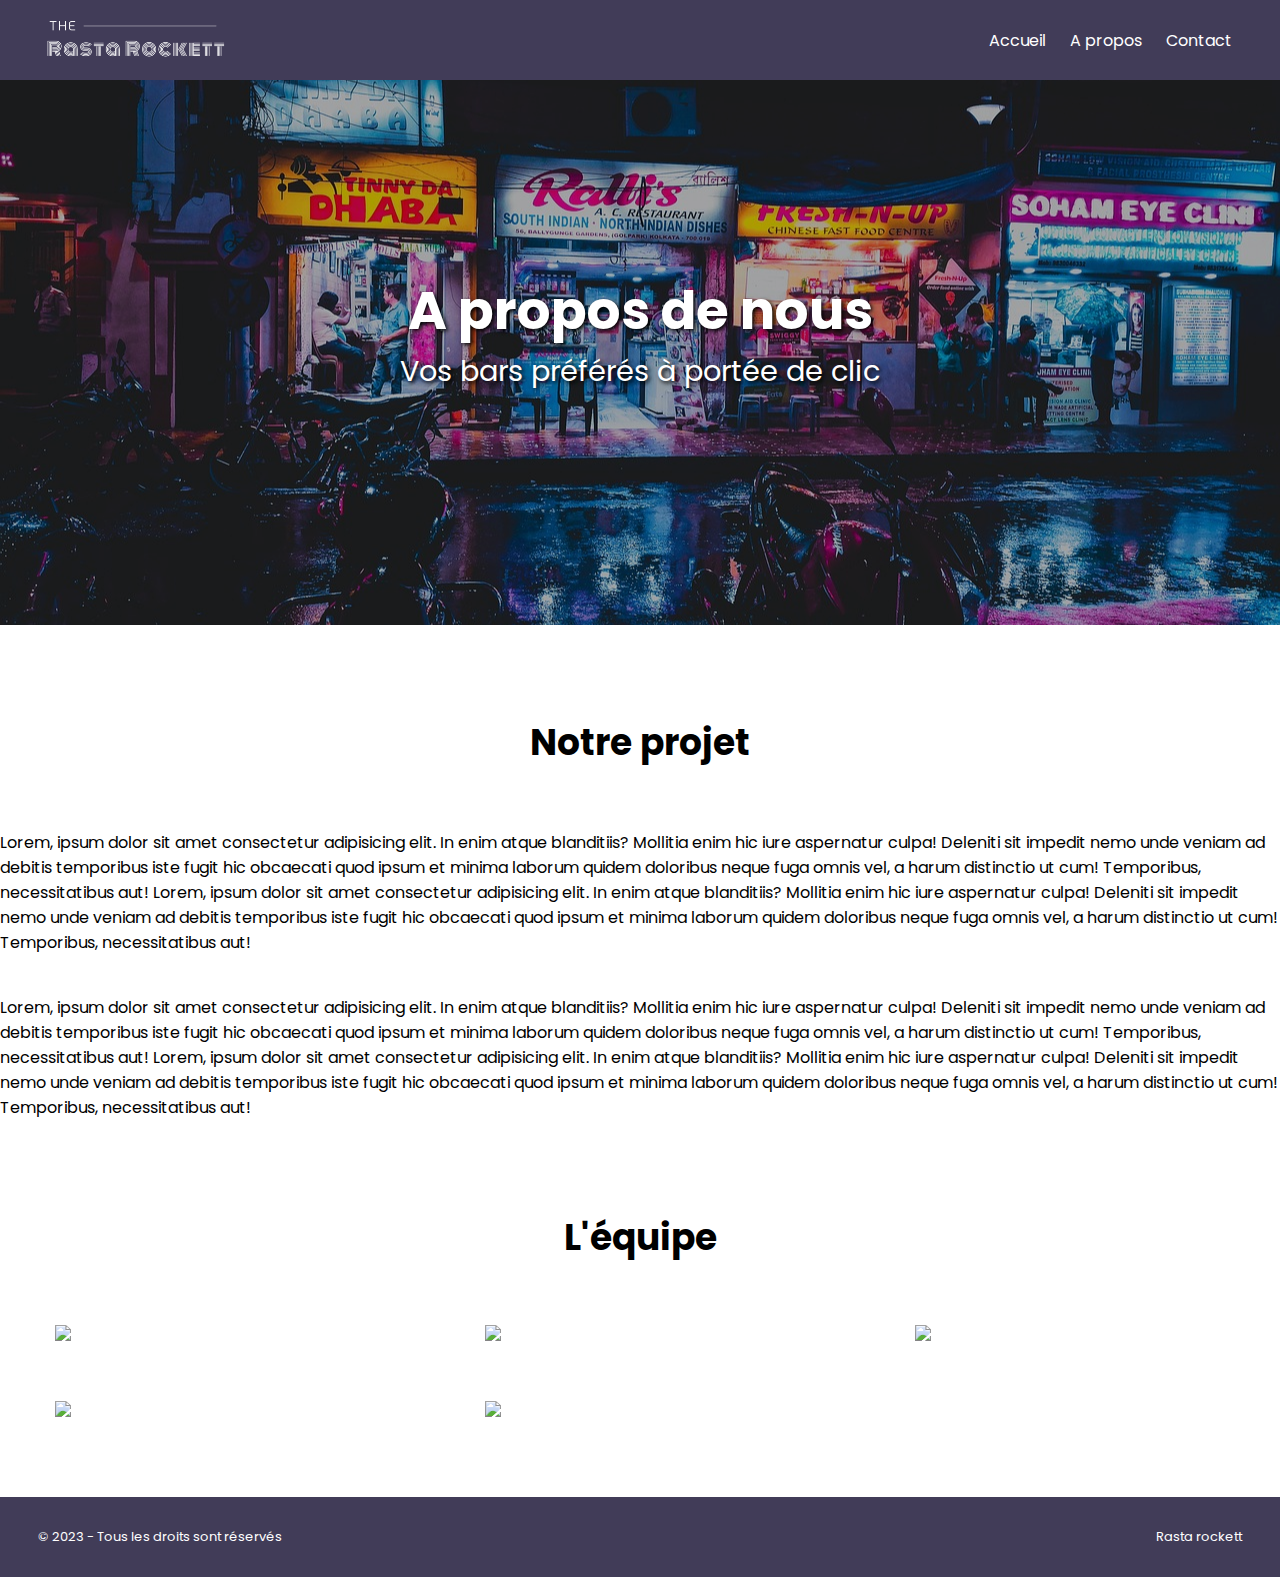
==== aboutus.html @ 75f666ee ""ajout page aboutus + fix responsive général" ====
<!DOCTYPE html>
<html lang="en">
<head>
    <meta charset="UTF-8" />
    <meta name="viewport" content="width=device-width, initial-scale=1.0" />
    <link rel="stylesheet" href="css/style.css" />
    <title>About Us</title>
</head>
<body>
<header class="bg-main"></header>
<main>
    <div class="bandeau-container">
        <div class="bandeau" style="background-image: url('media/cafe-neon.jpg');">
            <h1>A propos de nous</h1>
            <p>Vos bars préférés à portée de clic</p>
        </div>
    </div>
    <div class="container">
        <h2>Notre projet</h1>
        <p>Lorem, ipsum dolor sit amet consectetur adipisicing elit. In enim atque blanditiis? Mollitia enim hic iure aspernatur culpa! Deleniti sit impedit nemo unde veniam ad debitis temporibus iste fugit hic obcaecati quod ipsum et minima laborum quidem doloribus neque fuga omnis vel, a harum distinctio ut cum! Temporibus, necessitatibus aut! Lorem, ipsum dolor sit amet consectetur adipisicing elit. In enim atque blanditiis? Mollitia enim hic iure aspernatur culpa! Deleniti sit impedit nemo unde veniam ad debitis temporibus iste fugit hic obcaecati quod ipsum et minima laborum quidem doloribus neque fuga omnis vel, a harum distinctio ut cum! Temporibus, necessitatibus aut!</p>
        <p>Lorem, ipsum dolor sit amet consectetur adipisicing elit. In enim atque blanditiis? Mollitia enim hic iure aspernatur culpa! Deleniti sit impedit nemo unde veniam ad debitis temporibus iste fugit hic obcaecati quod ipsum et minima laborum quidem doloribus neque fuga omnis vel, a harum distinctio ut cum! Temporibus, necessitatibus aut! Lorem, ipsum dolor sit amet consectetur adipisicing elit. In enim atque blanditiis? Mollitia enim hic iure aspernatur culpa! Deleniti sit impedit nemo unde veniam ad debitis temporibus iste fugit hic obcaecati quod ipsum et minima laborum quidem doloribus neque fuga omnis vel, a harum distinctio ut cum! Temporibus, necessitatibus aut!</p>
        <div class="team">
            <h2>L'équipe</h1>
            <div class="team-card-container">    
                <div class="team-card">
                    <img src="https://placehold.co/240x310">
                    <div>
                        <span><strong>Marie</strong>Développeur Web</span>
                    </div>
                </div>
                <div class="team-card">
                    <img src="https://placehold.co/240x310">
                    <div>
                        <span><strong>Mathieu</strong>Développeur Web</span>
                    </div>
                </div>
                <div class="team-card">
                    <img src="https://placehold.co/240x310">
                    <div>
                        <span><strong>Raphaël</strong>Développeur Web</span>
                    </div>
                </div>
                <div class="team-card">
                    <img src="https://placehold.co/240x310">
                    <div>
                        <span><strong>Mahdi</strong>Développeur Web</span>
                    </div>
                </div>
                <div class="team-card">
                    <img src="https://placehold.co/240x310">
                    <div>
                        <span><strong>Cédric</strong>Développeur Web</span>
                    </div>
                </div>
            </div>
        </div>
    </div>
</main>
<footer class="footer"></footer>
<script src="js/index.js"></script>
</body>
</html>
---- css/style.css ----
@import url('https://fonts.googleapis.com/css2?family=Dancing+Script:wght@500&family=Poppins:ital,wght@0,400;0,500;1,700&display=swap');

:root {
   --main-color: #413c58;
   --second-color:#ca5501;
   --grey-color: #807979;
   --footer-height: 60px;
   --team-card-height: 85px;
}


* {
    margin: 0;
    padding: 0;
    list-style: none;
    text-decoration: none;
    font-family: 'Poppins', sans-serif;
    box-sizing: border-box;
}



html {
    overflow-x: hidden;
}

body {
    position: relative;
    overflow-x: hidden;
    padding-bottom: calc(var(--footer-height) + 30px);
    min-height: 100vh;
}
body.noscroll {
    overflow: hidden;
}
  
.bg-main {
    background-color: var(--main-color);
}

h2 {
    font-size: 1.6em;
    margin-top: 0.5em;
}
main p, main h2 {
    margin-bottom: 0.5em;
}

a, a:hover {
    transition: all 0.3s;
}
a:hover {
    color: var(--second-color);
}

/* ------ nav + footer ------- */

header, footer {
    padding: 0 3%;
    display: flex;
    z-index: 9;
    min-height: var(--footer-height);
}
header .logo, footer * {
    align-self: center;
}

header{
    position: relative;
}
header a {
    color: white;
}
header .logo img {
    display: block;
    float: left;
    max-width: 200px;
}
header .logo, header .burger, footer {
    z-index: 10;
}


/* footer */

footer {
    bottom: 0px;
    width: 100%;
    background-color: var(--main-color);
    position: absolute;   
    display: flex;
    align-items: center;
    padding: 0 3%;
    min-height: var(--footer-height);
    justify-content: space-between;
    color: white;
    font-size: small;
}





/* ------ main ------- */

main {
    position: relative;
    z-index: 4;
}

.flex {
    display: flex;
}


.container {
    max-width: 1280px;
    margin: 0 auto;
    padding: 0;
}



/* bandeau */

.bandeau {
    position: relative;
    background-size: cover;
    background-repeat: no-repeat;
    background-position: center center;
    color: white;
    padding: 15% 10%;
    text-align: center;
    text-shadow: 2px 2px 4px black;
    margin-bottom: 2em;
    font-size: 1.5em;
}
.bandeau:after {
    content: '';
    position: absolute;
    top: 0;
    left: 0;
    width: 100%;
    height: 100%;
    background-color: black;
    opacity: 0.3;
}
.bandeau * {
    position: relative;
    z-index: 3;
}
.bandeau h1 {
    font-size: 1.3em;
}
.bandeau p {
    font-size: 18px;
}


/* ------ Pages ------- */
/* ------- list de bars ----- */

.categories-container .categories-hero .btn{
    padding: 3px 15px;
    border-radius: 3px;
    margin-bottom: 15px;
    border: 1px solid gainsboro;
    background-color: white;
    font-weight: 500; 
    font-size: 17px;
}

.categories-container h3{
    margin-bottom: 15px;
}

.categories-container .categories-hero .btn.active{

    background-color: var(--second-color);
    color: white;
    border: 1px solid var(--second-color);
    
}

.categories-container .categories-hero{
    display: flex;
    flex-wrap: wrap;
    justify-content: space-between;
}

.categories-container{
    margin-top: 50px;
    margin-bottom: 50px;
}

.categories-container .categories-list{
    margin-top: .8rem;
    display: flex;
    justify-content: flex-start;
}

.categories-container .category{
    color: var(--grey-color);
    font-weight: 600;
    margin-right: 30px;
    position: relative;
    white-space: nowrap;
}

.categories-container span.category.active,
.categories-container span.category:hover{
    color:black;
}

.categories-container span.category::after{
    content :"";
    height: 8px;
    background-color: var(--second-color);
    width: 0px;
    
    border-radius: 10px;
    position: absolute;
    bottom: -10px;
    right: 0%;
    transition: .3s;
}

.categories-container span.category.active:after,
.categories-container span.category:hover::after{
    width: 70%;
    left:0%;
}

.card{
    margin: 1rem 0;
    width: 100%;
    background-color:white;
    border-radius: 8px;
    display: flex;
    flex-direction: column;
    text-decoration: none;
    color: black;
    font-size: 16px;    
    box-shadow: 4px 2px 10px 3px #e8e7e7;
    line-height: 1.4rem;
}

.card h2{ 
    padding-bottom: .5rem;
    margin-top: 0.3rem;
}
.card-image{
    width: 100%;
    min-height: 200px;
    border-radius: 3px;
    background: url("https://media.timeout.com/images/105922006/750/422/image.jpg") no-repeat center/cover ;
}
.card-details{
    display: flex;
    height: 100%;
    padding: 1rem;
    flex-direction: column;
    justify-content: space-between;
}
.card-title-description{
    height: 80%;
    overflow-y: hidden;
}
.card-options{
    display: flex;
    justify-content: space-around;
    margin-top: 18px;
}
.card-option{
    width: 50%;    
    padding:0 10px 0 0;
    display: flex;
    align-items: center;
    
}
.card-option h4{
    padding-left: 10px;
    font-size: 14px;
}
.card img.logo{
    width: 18px;
    height: 18px;
}
.not-available{
    filter : grayscale(1);
}
/* bar-detail */


.md-flex-order-1 img {
    width: 100%;    
}

/*************** Coup de coeur **************/

.coeur-container {
    max-width: 100%;
    margin: 20px 0;
    width: 100%;
}

.coeur-container h2 {
    text-align: left;
    width: 100%;
}
.imagecoeur-container {
    background-image: url(https://images.unsplash.com/photo-1543007630-9710e4a00a20?ixlib=rb-4.0.3&ixid=M3wxMjA3fDB8MHxzZWFyY2h8M3x8YmFyfGVufDB8fDB8fHww&auto=format&fit=crop&w=800&q=60); 

    width: 100%;
    height: 230px;
    margin-top: .7em;
    background-size: cover;
    border-radius: 5px;
    background-position: center;
  }


/* --- About Us --- */

.aboutus h2 {
    text-align: center;
    margin: 90px 0 60px;
    font-size: 36px;
}
.aboutus main p {
    margin-bottom: 40px;
}

.team-card-container {
    display: grid;
    grid-template-columns: repeat(auto-fill, minmax(240px, 1fr)); /* 5 éléments par ligne au minimum, adaptatif en fonction de l'espace disponible */
    gap: 10px; /* Espace entre les éléments */
    align-items: center; /* Centrez les éléments verticalement */
    justify-content: center; /* Centrez horizontalement la dernière ligne */
  }
  

.aboutus .team-card {
    flex-basis: calc(20% - 20px);
    width: 100%;
    max-width: 310px;
    margin: 0 auto 50px;
    position: relative;
    overflow: hidden;
    margin-bottom: 50px;
} 
.aboutus .team-card div {
    position: absolute;
    bottom: 0;
    left: 0;
    width: 100%;
    height: var(--team-card-height);
    background-color: var(--second-color);
    padding: 0 24px;
    font-weight: 700;
    transform: translateY(100%);
    display: flex;
    align-items: center;
}
.aboutus .team-card:hover div {
    transform: translateY(0%);
}
.aboutus .team-card:hover div {
    transform: translateY(0%);
}
.aboutus .team-card:hover div, .aboutus .team-card div, .aboutus .team-card img, .aboutus .team-card:hover img {
    transition: all 0.3s;
}
.aboutus .team-card img {
    float: left;
    width: 100%;
    height: auto;
}
.aboutus .team-card:hover img {
    transform: scale(1.08);
}
.aboutus .team-card strong {
    display: block;
    font-size: 27px;
    line-height: 34px;
}



/* ------------- RESPONSIVE -------------- */

/* RESPONSIVE 576 */

@media screen and (min-width: 576px) {
    
    /* ------- main -------- */

    :root {
        --footer-height: 80px;
     }

    /* ------ nav + footer ------- */
     
     nav ul li {
        display: inline-block;
        margin: 0 10px;
    }

    header {
        justify-content: space-between;
    }
    .menu{
        display: flex;
        align-items: center;    
    }

    /* ------- pages -------- */

    
  /*  coup de coeur   */
    .imagecoeur-container{
        margin: 1em auto;
        height: 300px;
    }
     
}


@media screen and (max-width: 576px) {
    
    /* ------- main -------- */


    

    /* bandeau */



    /* nav footer */

    header .menu {
        display: flex;
        align-items: center;
        justify-content: center;
        height: 100%;
        position: relative;
        z-index: 9;
    }
    header nav li {
        padding: 12% 0;
        font-size: 1.3em;
    }
    

    header .menu {
        position: absolute;
        width: 100%;
        height: 100vh;
        background-color: var(--main-color);
        text-align: center;
        transform: translateX(100%);  
    }
    header .menu.active {
        transform: translateX(-3%);  
    }
    header .menu, header .menu.active {
        transition: all 0.3s;
    }

    header{
        justify-content: space-between;
    }

   

    
    /* burger animation */
    
    .burger{
        position: absolute;
        width: 27px;
        height: 24px;
        right: 27px;
        top: calc(50% - 12px);
    }
    .burger span:before, .burger span:after {
        content: '';
    }
    .burger span:before, .burger span, .burger span:after {
        display: block;
        position: absolute;
        width: 100%;
        height: 5px;
        background-color: white;
        border-radius: 10px;
    }
    .burger span:before {
        top: -10px;
    }
    .burger span {
        top: calc(50% - 3px);
    }
    .burger span:after {
        top: 10px;
    }
    
    .burger.active span {
        background-color: var(--main-color);
    }
    .burger.active span:before {
        rotate: 45deg;
        top: -9px;
    }
    .burger.active span:after {
        rotate: -45deg;
        top: 9px;
    }
    .burger.active span:before, .burger.active span:after {
        background-color: var(--second-color);
    }
    .burger span:before, .burger span:after, .burger span, .burger.active span ,.burger.active span:before, .burger.active span:after {
        transition: all 0.3s;
    }


    /* ------- pages -------- */

    


}



/* RESPONSIVE 768 */

@media screen and (min-width: 768px) {
    
    /* ------- main -------- */
    
    .bandeau h1 {
        font-size: 2.2em;
    }
    .bandeau p {
        font-size: 1.2em;
    }
  
    /* ------- pages -------- */
  
    .imagecoeur-container{
        height: 400px; 
    }
    .team-card-container {
        grid-template-columns: repeat(3, 1fr); /* Trois colonnes pour desktop */
      }

    /* bar-detail */

    .bar-detail .container .md-flex-order-1 { 
        max-width: 40%;
        margin-right: 2em;
    }  
    

}


@media screen and (max-width: 768px) {
    
    /* ------- main -------- */

    

    .md-flex {
        display: flex;
    }
    .md-flex-column {
        flex-direction: column;
    }
    .md-flex-order-1 {
        order: +1;
    }

    

    /* ------- pages -------- */

    .team-card-container {
        grid-template-columns: repeat(2, 1fr); /* Deux colonnes pour tablette */
    }

    /* Appliquer une largeur de 100% à la dernière ligne (élément 5, 6, 7, etc.) */
    .team-card:nth-child(n+5) {
        grid-column: span 2;
    }

    /* bar-detail */

    .md-flex-order-1 img {
        margin-top: 2em;
    }

}



/* RESPONSIVE 992 */

@media screen and (min-width: 992px) {
    
    /* ------- main -------- */
    .card{
        width: 49%;
        flex-direction: row;
        padding: 1.3rem;
    }

    .card-details {
        padding: 0;
    }

    .card h2 {
        margin-top: 0;
    }

    .container-cards{
        display: flex;
        flex-wrap: wrap;
        width: 100%;
        justify-content: space-between;
    }

    .card-image{
        min-width: 100px;
        max-width: 130px;;
        margin-right: 1.3rem;
        min-height: auto;
    }
}
    
}

@media screen and (max-width: 992px) {
    
    /* ------- main -------- */
    
    
}




/* RESPONSIVE 1200 */

@media screen and (min-width: 1200px) {

    /* bandeau */

    
}

@media screen and (max-width: 1200px) {
    
    /* ------- main -------- */
    .container {
        padding: 0 1.5em;
    }
    
}

@media screen and (min-width: 576px) {

}
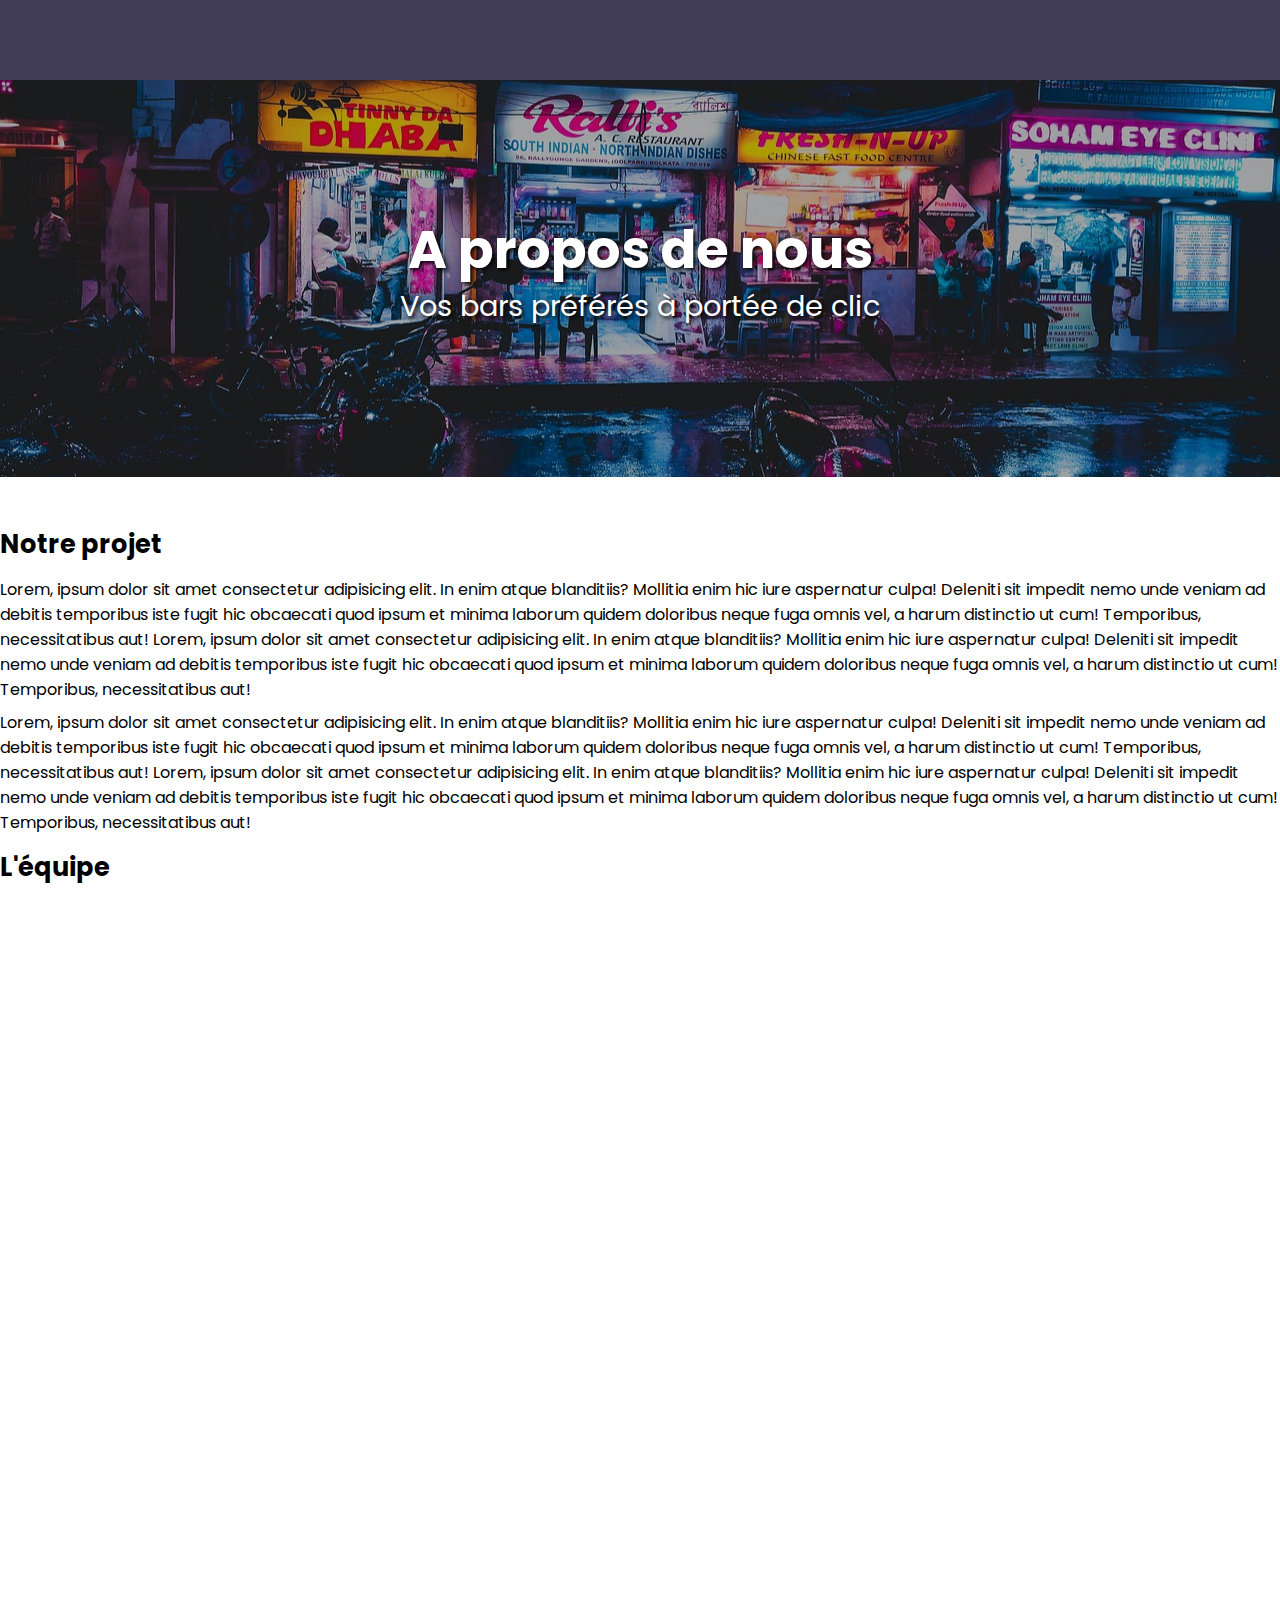
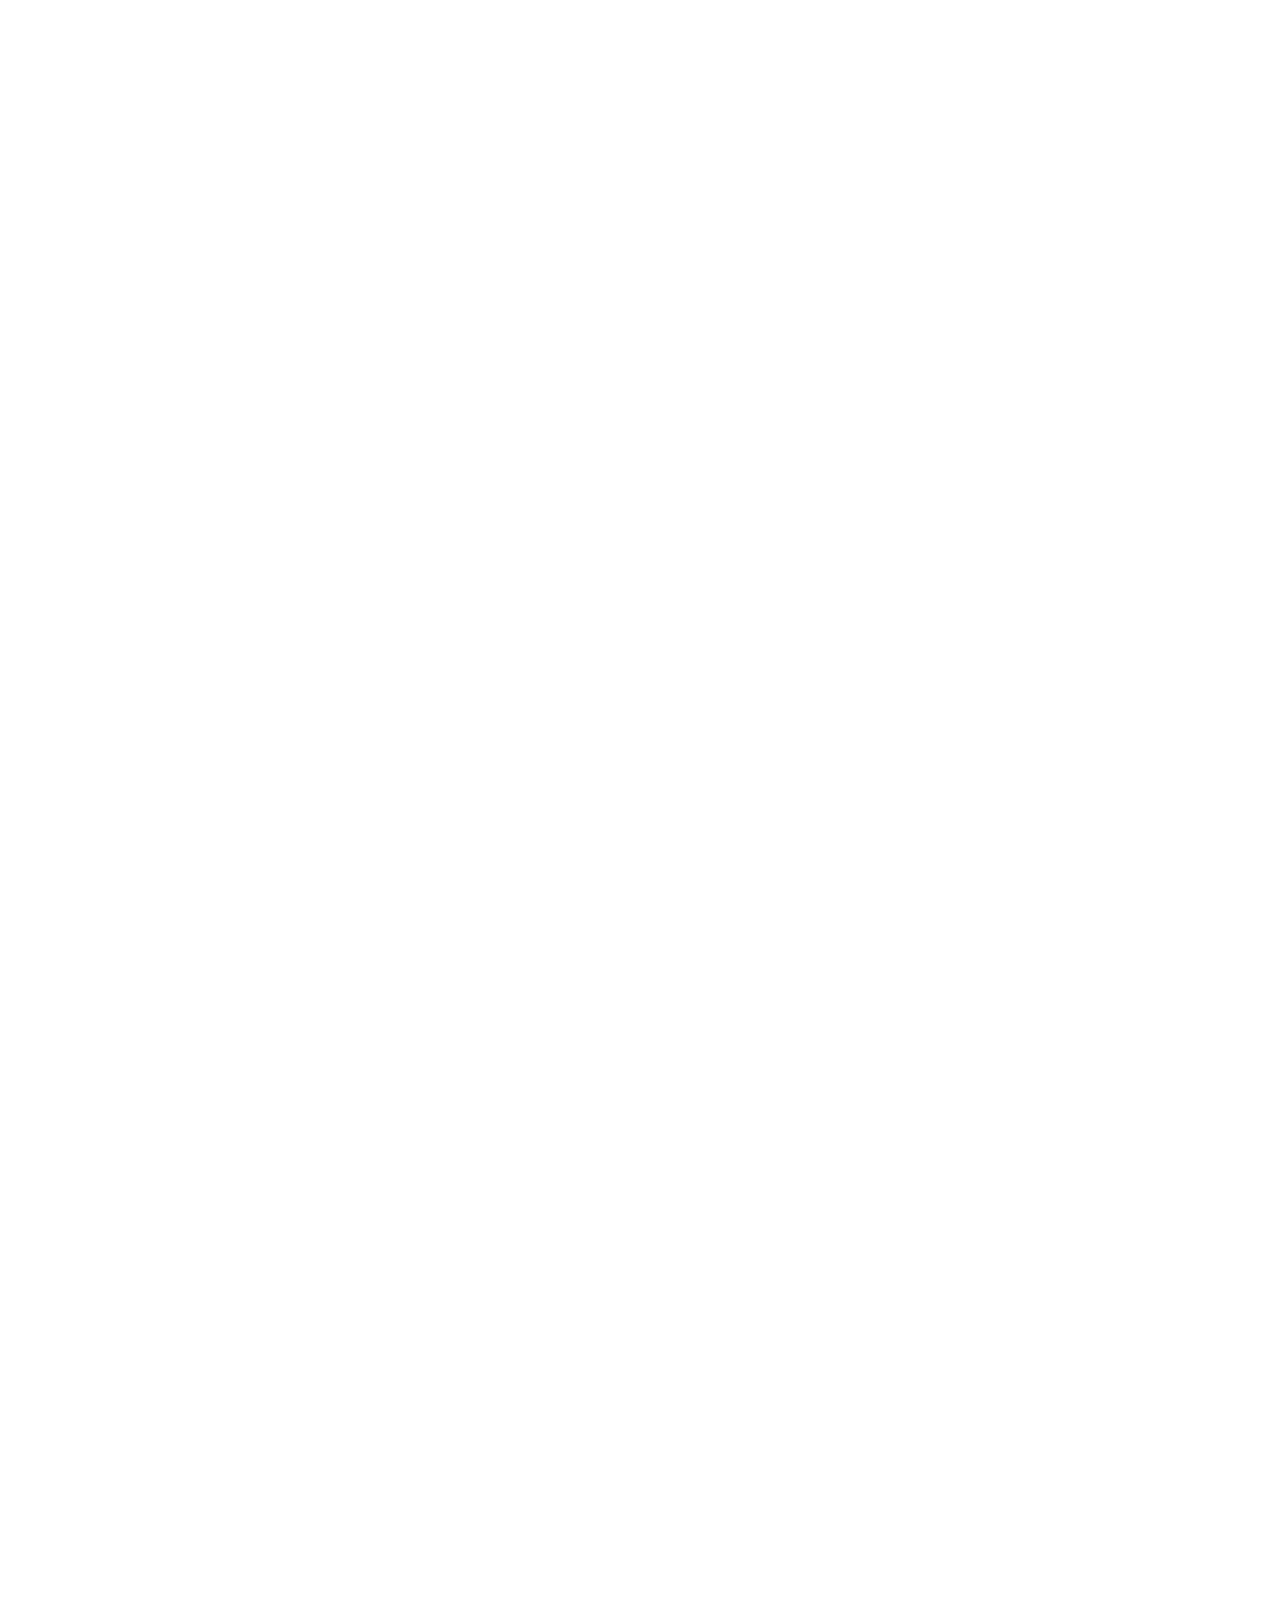
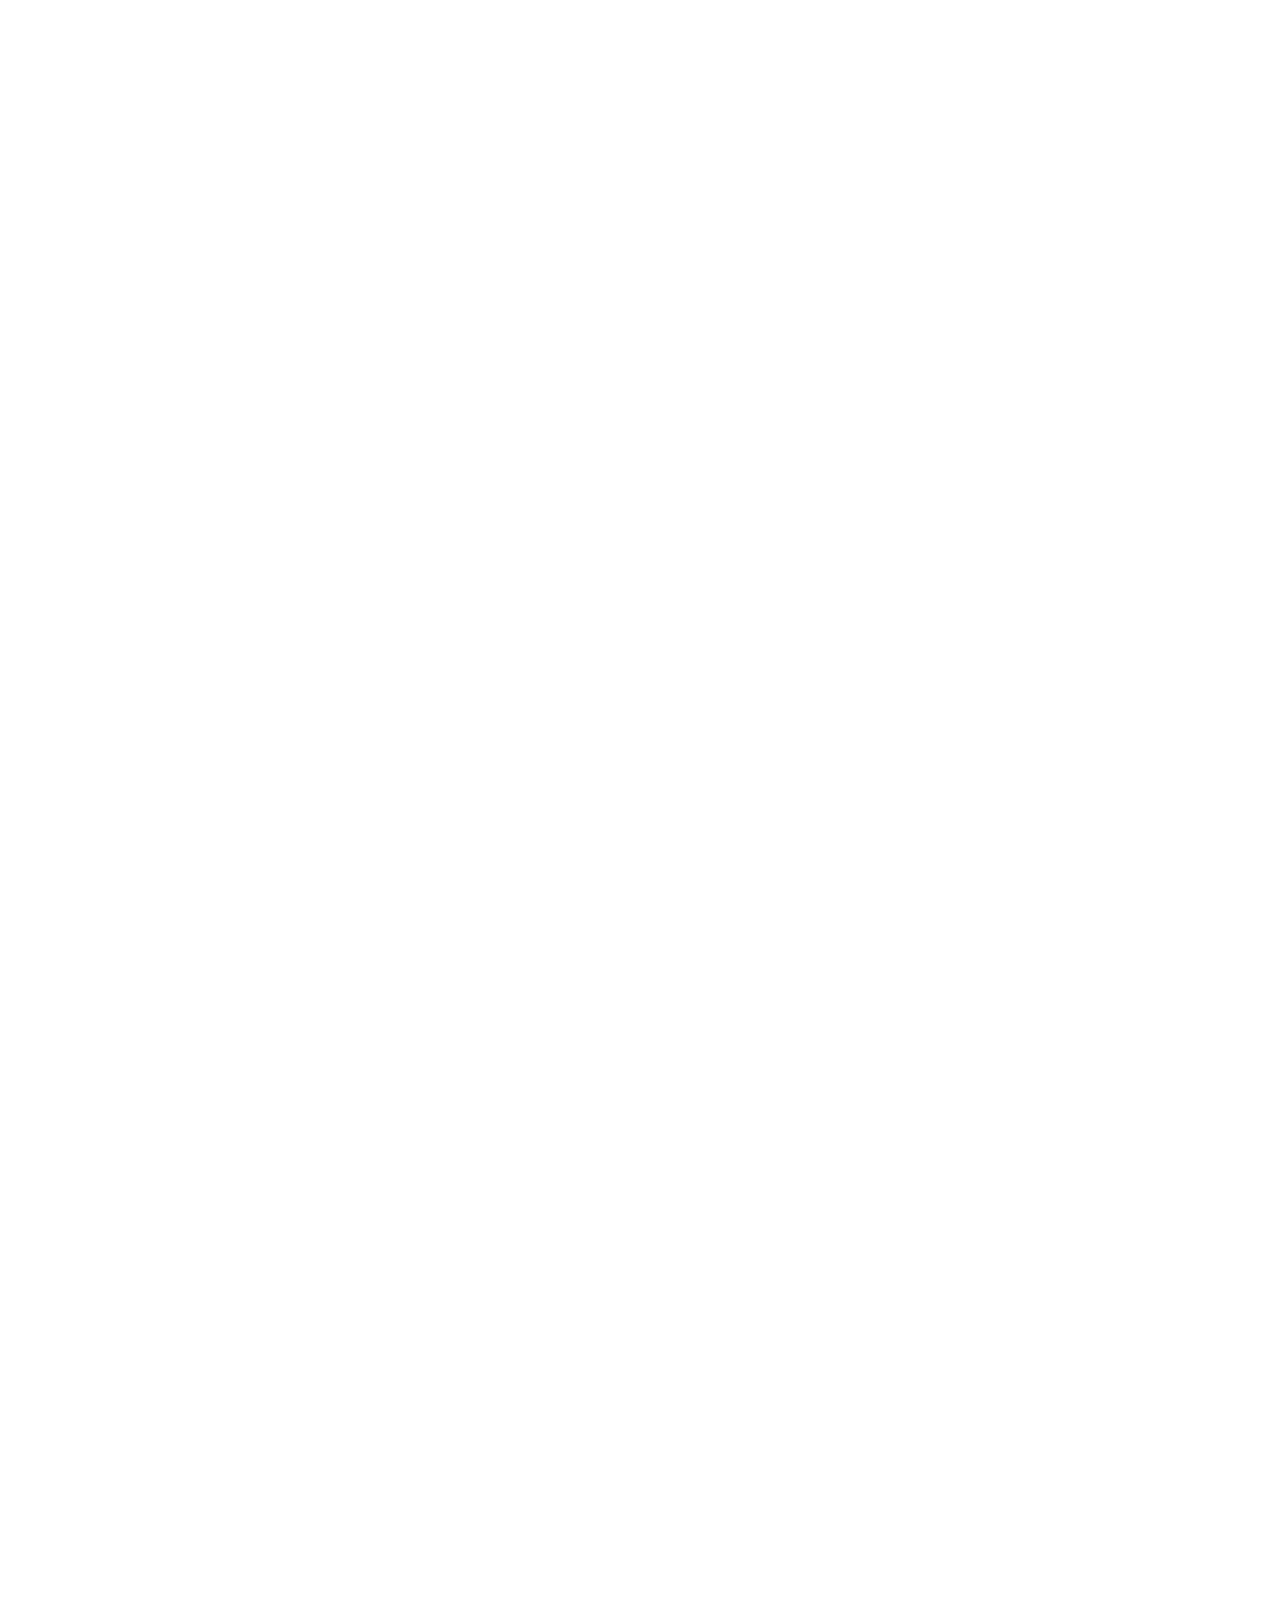
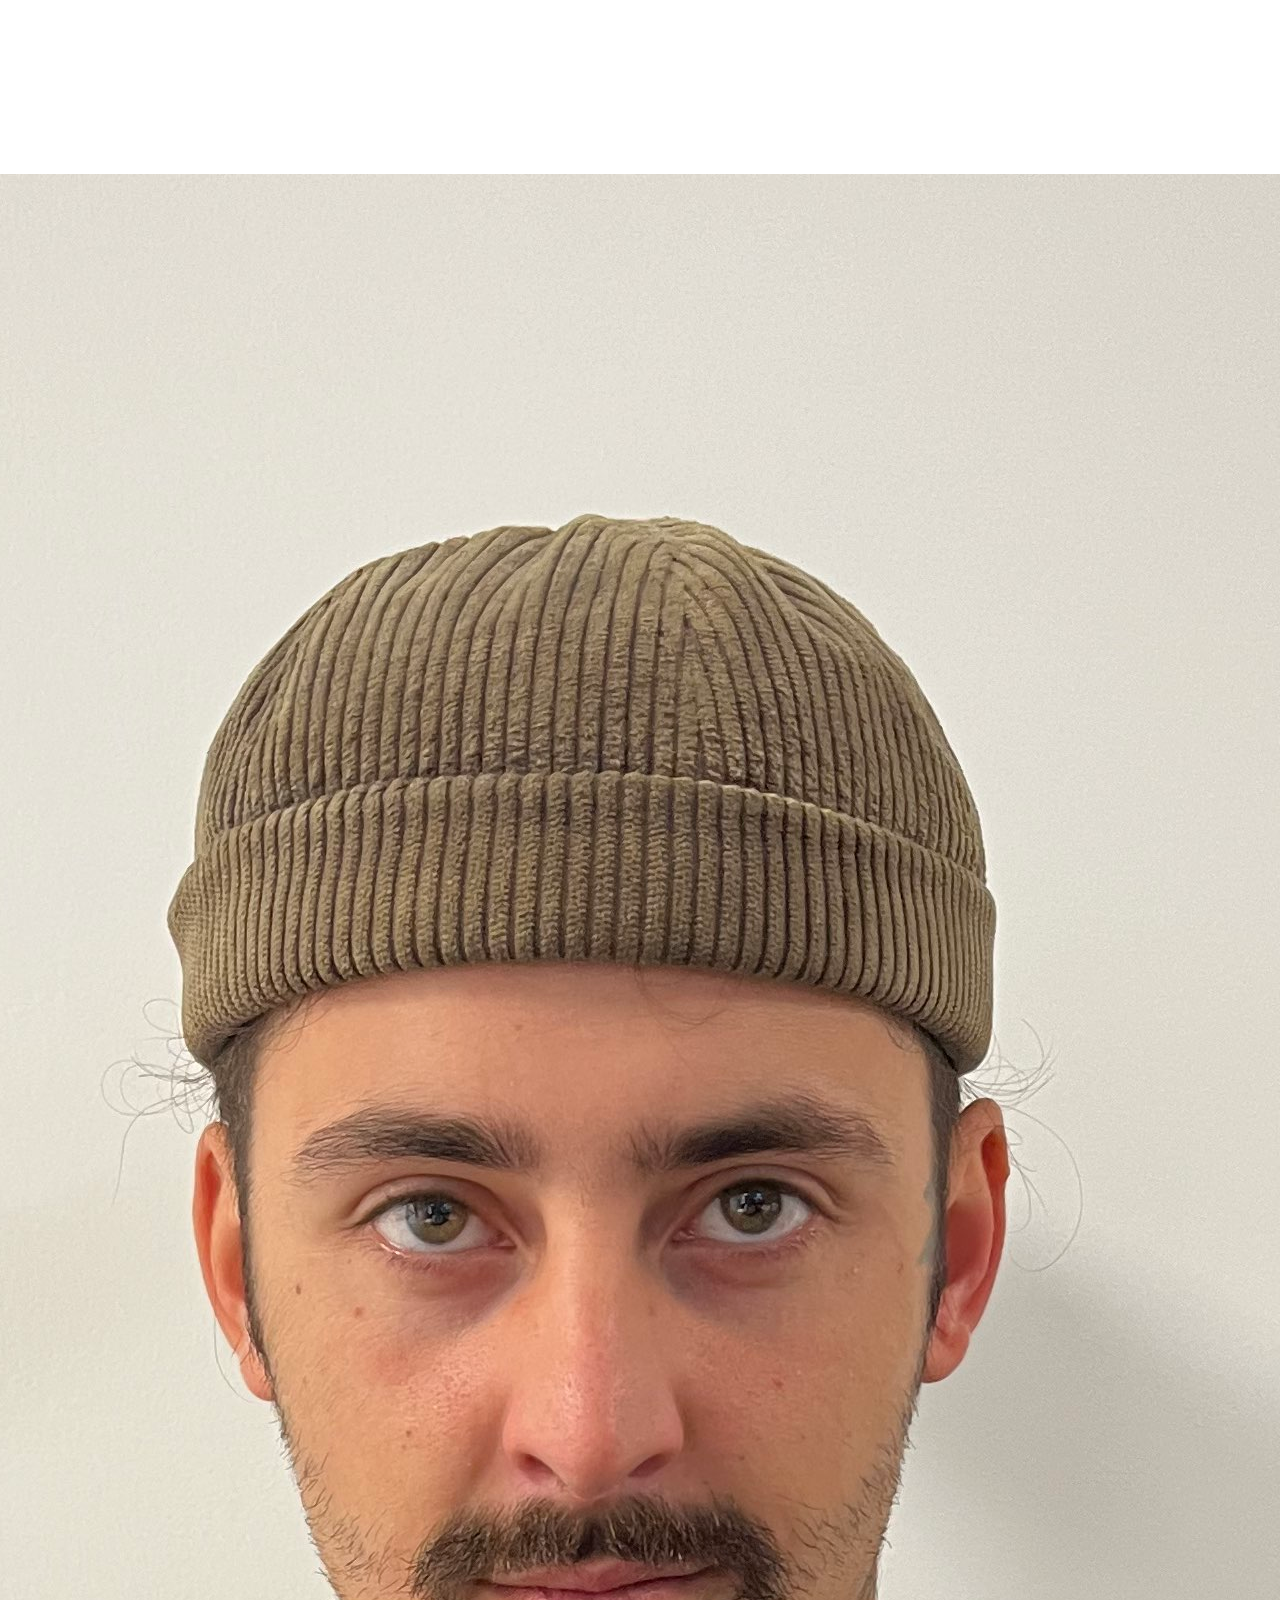
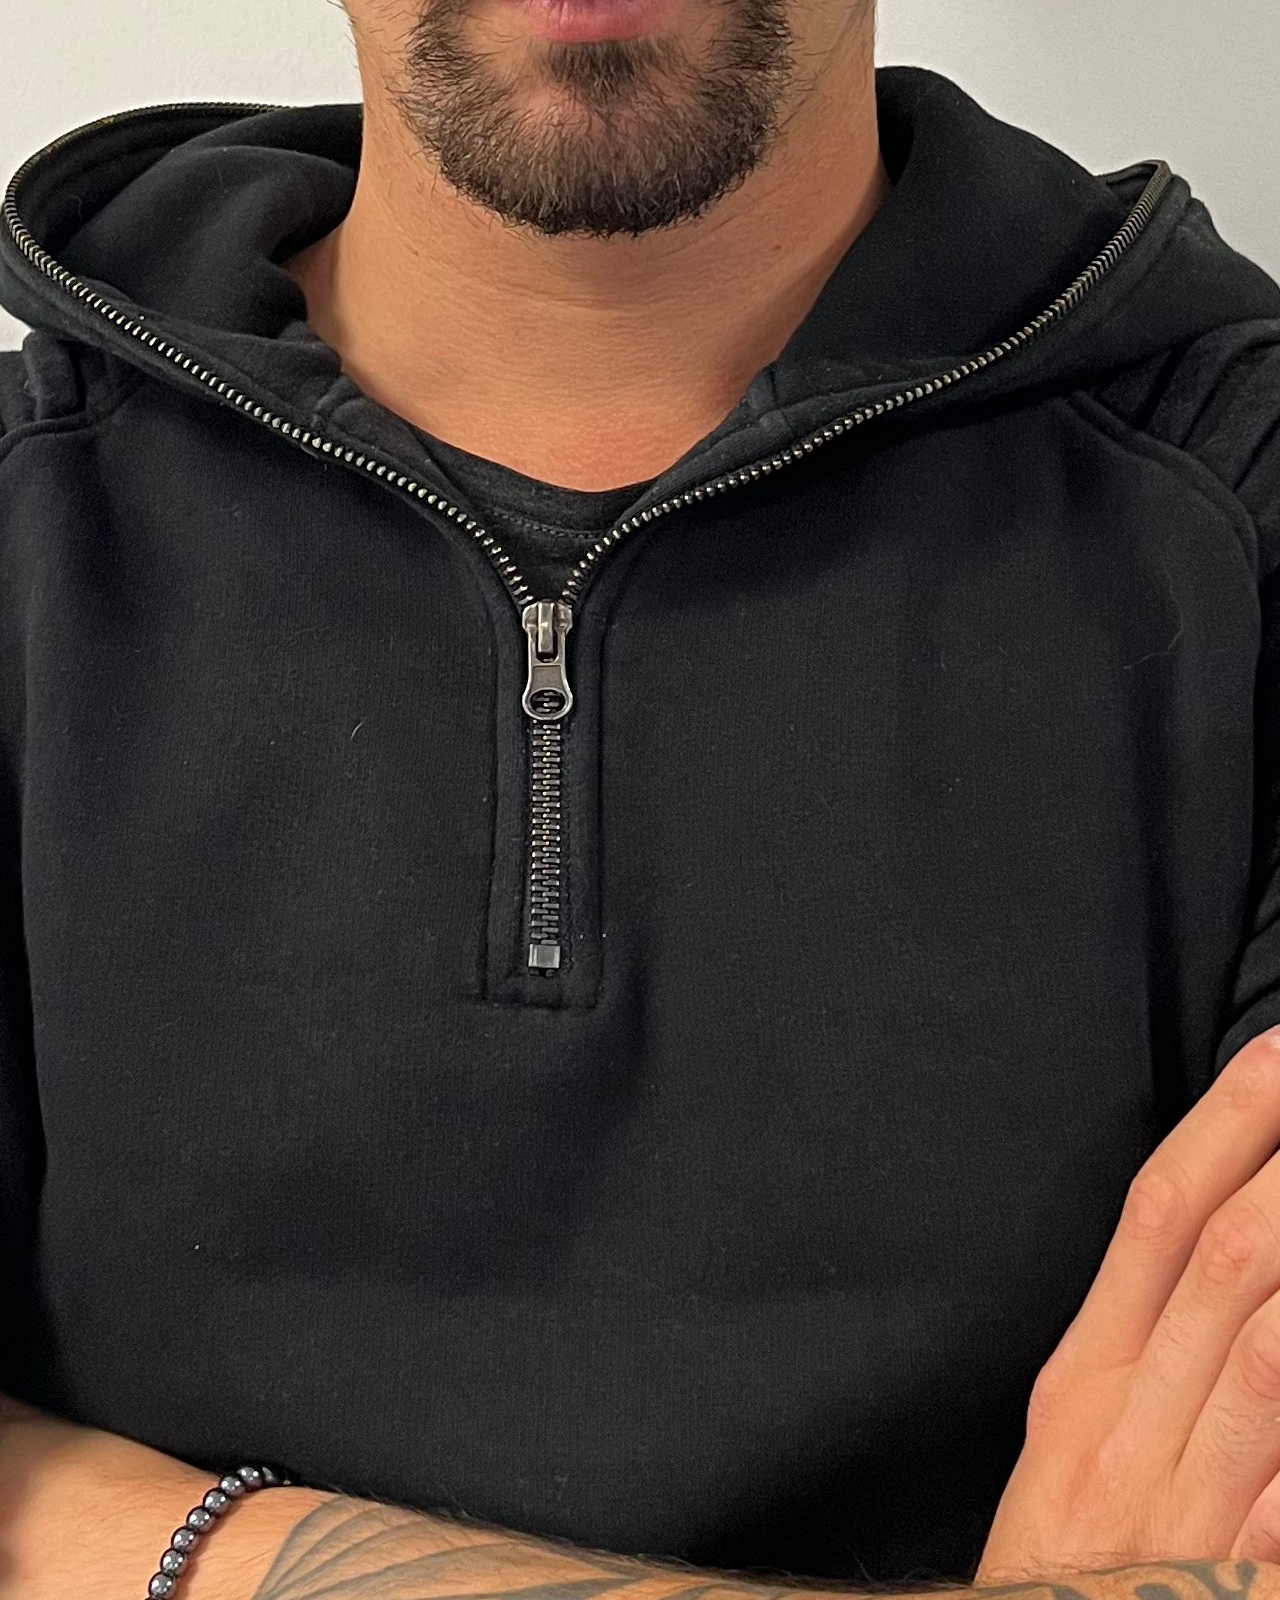
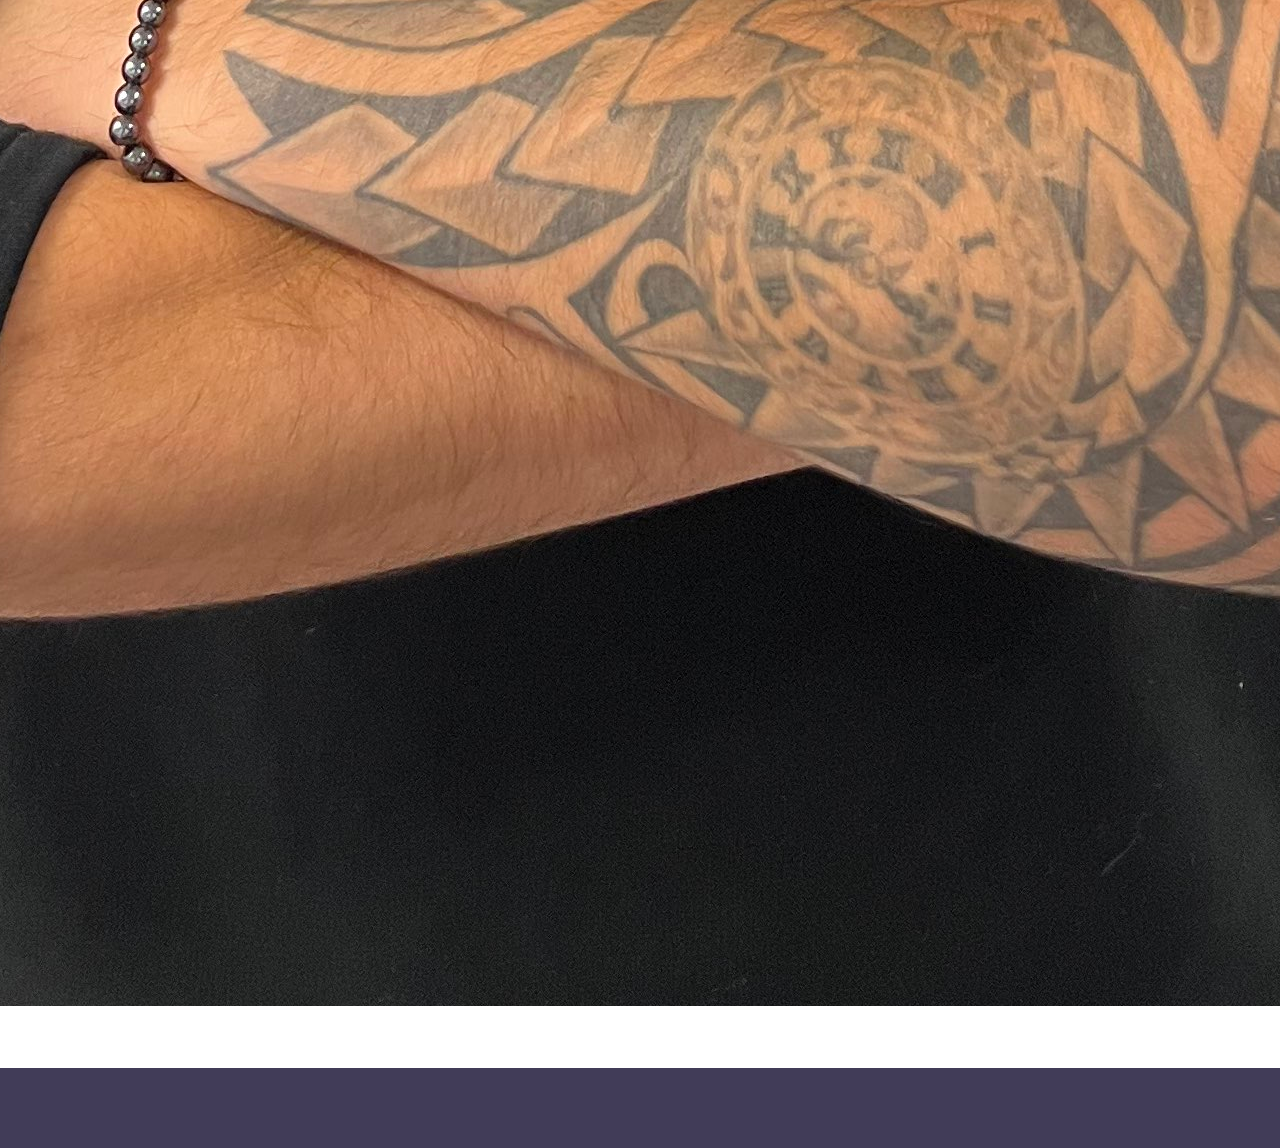
==== commit f60a32bf: "ajout des photos team dans l'html" ====
--- a/aboutus.html
+++ b/aboutus.html
@@ -23,31 +23,31 @@
             <h2>L'équipe</h1>
             <div class="team-card-container">    
                 <div class="team-card">
-                    <img src="https://placehold.co/240x310">
+                    <img src="media/team/marie.jpg">
                     <div>
                         <span><strong>Marie</strong>Développeur Web</span>
                     </div>
                 </div>
                 <div class="team-card">
-                    <img src="https://placehold.co/240x310">
+                    <img src="media/team/mathieu">
                     <div>
                         <span><strong>Mathieu</strong>Développeur Web</span>
                     </div>
                 </div>
                 <div class="team-card">
-                    <img src="https://placehold.co/240x310">
+                    <img src="media/team/raphael.jpg">
                     <div>
                         <span><strong>Raphaël</strong>Développeur Web</span>
                     </div>
                 </div>
                 <div class="team-card">
-                    <img src="https://placehold.co/240x310">
+                    <img src="media/team/mahdi.jpg">
                     <div>
                         <span><strong>Mahdi</strong>Développeur Web</span>
                     </div>
                 </div>
                 <div class="team-card">
-                    <img src="https://placehold.co/240x310">
+                    <img src="media/team/cedric.jpg">
                     <div>
                         <span><strong>Cédric</strong>Développeur Web</span>
                     </div>
--- a/css/style.css
+++ b/css/style.css
@@ -1,237 +1,241 @@
-@import url('https://fonts.googleapis.com/css2?family=Dancing+Script:wght@500&family=Poppins:ital,wght@0,400;0,500;1,700&display=swap');
+@import url("https://fonts.googleapis.com/css2?family=Dancing+Script:wght@500&family=Poppins:ital,wght@0,300;0,400;0,500;1,700&display=swap");
 
 :root {
-   --main-color: #413c58;
-   --second-color:#ca5501;
-   --grey-color: #807979;
-   --footer-height: 60px;
-   --team-card-height: 85px;
-}
-
+  --main-color: #413c58;
+  --second-color: #ca5501;
+  --grey-color: #807979;
+  --footer-height: 60px;
+  --team-card-height: 85px;
+}
 
 * {
-    margin: 0;
-    padding: 0;
-    list-style: none;
-    text-decoration: none;
-    font-family: 'Poppins', sans-serif;
-    box-sizing: border-box;
-}
-
-
+  margin: 0;
+  padding: 0;
+  list-style: none;
+  text-decoration: none;
+  font-family: "Poppins", sans-serif;
+  box-sizing: border-box;
+}
 
 html {
-    overflow-x: hidden;
+  overflow-x: hidden;
 }
 
 body {
-    position: relative;
-    overflow-x: hidden;
-    padding-bottom: calc(var(--footer-height) + 30px);
-    min-height: 100vh;
-}
-body.noscroll {
+  position: relative;
+  overflow-x: hidden;
+  padding-bottom: calc(var(--footer-height) + 30px);
+  min-height: 100vh;
+}
+
+html.noscroll {
     overflow: hidden;
 }
-  
+
 .bg-main {
-    background-color: var(--main-color);
+  background-color: var(--main-color);
 }
 
 h2 {
-    font-size: 1.6em;
-    margin-top: 0.5em;
-}
-main p, main h2 {
-    margin-bottom: 0.5em;
-}
-
-a, a:hover {
-    transition: all 0.3s;
-}
+  font-size: 1.6em;
+  margin-top: 0.5em;
+}
+main p,
+main h2 {
+  margin-bottom: 0.5em;
+}
+
+a,
 a:hover {
-    color: var(--second-color);
+  transition: all 0.3s;
+}
+a:hover {
+  color: var(--second-color);
 }
 
 /* ------ nav + footer ------- */
 
-header, footer {
-    padding: 0 3%;
-    display: flex;
-    z-index: 9;
-    min-height: var(--footer-height);
-}
-header .logo, footer * {
-    align-self: center;
-}
-
-header{
-    position: relative;
+header,
+footer {
+  padding: 0 3%;
+  display: flex;
+  z-index: 9;
+  min-height: var(--footer-height);
+}
+header .logo,
+footer * {
+  align-self: center;
+}
+
+header {
+  position: relative;
 }
 header a {
-    color: white;
+  color: white;
 }
 header .logo img {
-    display: block;
-    float: left;
-    max-width: 200px;
-}
-header .logo, header .burger, footer {
-    z-index: 10;
-}
-
+  display: block;
+  float: left;
+  max-width: 200px;
+}
+header .logo,
+header .burger,
+footer {
+  z-index: 10;
+}
 
 /* footer */
 
 footer {
-    bottom: 0px;
-    width: 100%;
-    background-color: var(--main-color);
-    position: absolute;   
-    display: flex;
-    align-items: center;
-    padding: 0 3%;
-    min-height: var(--footer-height);
-    justify-content: space-between;
-    color: white;
-    font-size: small;
-}
-
-
-
-
+  bottom: 0px;
+  width: 100%;
+  background-color: var(--main-color);
+  position: absolute;
+  display: flex;
+  align-items: center;
+  padding: 0 3%;
+  min-height: var(--footer-height);
+  justify-content: space-between;
+  color: white;
+  font-size: small;
+}
 
 /* ------ main ------- */
 
 main {
-    position: relative;
-    z-index: 4;
+  position: relative;
+  z-index: 4;
 }
 
 .flex {
-    display: flex;
-}
-
+  display: flex;
+}
 
 .container {
-    max-width: 1280px;
-    margin: 0 auto;
-    padding: 0;
-}
-
-
+  max-width: 1280px;
+  margin: 0 auto;
+  padding: 0;
+}
+.container-max {
+  width: 100%;
+}
 
 /* bandeau */
 
 .bandeau {
+
     position: relative;
     background-size: cover;
     background-repeat: no-repeat;
     background-position: center center;
     color: white;
-    padding: 15% 10%;
+    padding: 7vh 10%;
     text-align: center;
     text-shadow: 2px 2px 4px black;
     margin-bottom: 2em;
     font-size: 1.5em;
+
 }
 .bandeau:after {
-    content: '';
-    position: absolute;
-    top: 0;
-    left: 0;
-    width: 100%;
-    height: 100%;
-    background-color: black;
-    opacity: 0.3;
+  content: "";
+  position: absolute;
+  top: 0;
+  left: 0;
+  width: 100%;
+  height: 100%;
+  background-color: black;
+  opacity: 0.3;
 }
 .bandeau * {
-    position: relative;
-    z-index: 3;
+  position: relative;
+  z-index: 3;
 }
 .bandeau h1 {
     font-size: 1.3em;
+    line-height: 37px;
 }
 .bandeau p {
-    font-size: 18px;
-}
-
+  font-size: 18px;
+}
 
 /* ------ Pages ------- */
 /* ------- list de bars ----- */
 
-.categories-container .categories-hero .btn{
-    padding: 3px 15px;
-    border-radius: 3px;
-    margin-bottom: 15px;
-    border: 1px solid gainsboro;
-    background-color: white;
-    font-weight: 500; 
-    font-size: 17px;
-}
-
-.categories-container h3{
-    margin-bottom: 15px;
-}
-
-.categories-container .categories-hero .btn.active{
-
-    background-color: var(--second-color);
-    color: white;
-    border: 1px solid var(--second-color);
-    
-}
-
-.categories-container .categories-hero{
-    display: flex;
-    flex-wrap: wrap;
-    justify-content: space-between;
-}
-
-.categories-container{
-    margin-top: 50px;
-    margin-bottom: 50px;
-}
-
-.categories-container .categories-list{
-    margin-top: .8rem;
-    display: flex;
-    justify-content: flex-start;
-}
-
-.categories-container .category{
-    color: var(--grey-color);
-    font-weight: 600;
-    margin-right: 30px;
-    position: relative;
-    white-space: nowrap;
-}
-
-.categories-container span.category.active,
-.categories-container span.category:hover{
-    color:black;
-}
-
-.categories-container span.category::after{
-    content :"";
-    height: 8px;
-    background-color: var(--second-color);
-    width: 0px;
-    
-    border-radius: 10px;
-    position: absolute;
-    bottom: -10px;
-    right: 0%;
-    transition: .3s;
-}
-
-.categories-container span.category.active:after,
-.categories-container span.category:hover::after{
+.categories-container .categories-hero .btn {
+  padding: 3px 15px;
+  border-radius: 3px;
+  margin-bottom: 15px;
+  border: 1px solid gainsboro;
+  background-color: white;
+  font-weight: 500;
+  font-size: 17px;
+}
+
+.categories-container h3 {
+  margin-bottom: 15px;
+}
+
+.categories-container .categories-hero .btn.active {
+  background-color: var(--second-color);
+  color: white;
+  border: 1px solid var(--second-color);
+}
+
+.categories-container .categories-hero {
+  display: flex;
+  flex-wrap: wrap;
+  justify-content: space-between;
+}
+
+.categories-container {
+  margin-top: 50px;
+  margin-bottom: 50px;
+}
+
+.categories-container .categories-list {
+  margin-top: 0.8rem;
+  display: flex;
+  justify-content: flex-start;
+}
+
+.categories-container .category {
+  color: var(--grey-color);
+  font-weight: 600;
+  margin-right: 30px;
+  position: relative;
+  white-space: nowrap;
+  border: none;
+  border: 0px;
+  outline: 0px;
+  font-size: 1rem;
+}
+
+.categories-container select.category.active,
+.categories-container select.category:hover {
+  color: black;
+}
+
+.categories-container select.category::after {
+  content: "";
+  height: 8px;
+  background-color: var(--second-color);
+  width: 0px;
+
+  border-radius: 10px;
+  position: absolute;
+  bottom: -10px;
+  right: 0%;
+  transition: 0.3s;
+}
+
+.categories-container select.category.active:after,
+.categories-container select.category:hover::after{
     width: 70%;
     left:0%;
 }
 
 .card{
+    position: relative;
     margin: 1rem 0;
     width: 100%;
     background-color:white;
@@ -244,189 +248,411 @@
     box-shadow: 4px 2px 10px 3px #e8e7e7;
     line-height: 1.4rem;
 }
-
-.card h2{ 
-    padding-bottom: .5rem;
-    margin-top: 0.3rem;
-}
-.card-image{
+.categories-container span.category:hover::after {
+  width: 70%;
+  left: 0%;
+}
+
+
+a.card:hover {
+  color: initial;
+}
+.card .pop-but {
+    position: absolute;
+    top: 0;
+    left: 0;
+    display: block;
     width: 100%;
-    min-height: 200px;
-    border-radius: 3px;
-    background: url("https://media.timeout.com/images/105922006/750/422/image.jpg") no-repeat center/cover ;
-}
-.card-details{
-    display: flex;
     height: 100%;
-    padding: 1rem;
-    flex-direction: column;
-    justify-content: space-between;
-}
-.card-title-description{
-    height: 80%;
-    overflow-y: hidden;
-}
-.card-options{
-    display: flex;
-    justify-content: space-around;
-    margin-top: 18px;
-}
-.card-option{
-    width: 50%;    
-    padding:0 10px 0 0;
+    z-index: +1;
+    cursor: pointer;
+}
+
+.card h2 {
+  padding-bottom: 0.5rem;
+  margin-top: 0.3rem;
+}
+.card-image {
+  width: 100%;
+  min-height: 200px;
+  border-radius: 3px;
+  background: url("https://media.timeout.com/images/105922006/750/422/image.jpg")
+    no-repeat center/cover;
+}
+.card-details {
+  display: flex;
+  height: 100%;
+  padding: 1rem;
+  flex-direction: column;
+  justify-content: space-between;
+}
+.card-title-description {
+  height: 80%;
+  overflow-y: hidden;
+}
+.card-options {
+  display: flex;
+  justify-content: space-around;
+  margin-top: 18px;
+}
+.card-option {
+  width: 50%;
+  padding: 0 10px 0 0;
+  display: flex;
+  align-items: center;
+}
+.card-option h4 {
+  padding-left: 10px;
+  font-size: 14px;
+}
+.card img.logo {
+  width: 18px;
+  height: 18px;
+}
+.not-available {
+  filter: grayscale(1);
+}
+/* bar-detail */
+
+.md-flex-order-1 img {
+  width: 100%;
+}
+
+.container-title-info h3 {
+  margin-top: -45px;
+}
+
+.container-specialites {
+  display: flex;
+  flex-direction: column-reverse;
+}
+
+.specialites-left {
+  background: url("/media/cafe-neon.jpg") no-repeat center/cover;
+  height: 100%;
+  min-height: 300px;
+  width: 100%;
+  margin-top: 50px;
+}
+
+.container-title-info h3,
+.container-ambiance h3,
+.container-specialites h3 {
+  font-size: 25px;
+}
+
+.container-title-info h3,
+.container-specialites h3 {
+  padding-left: 15px;
+  padding-right: 15px;
+}
+
+.container-infos-bar {
+  width: 85%;
+  border-radius: 10px;
+  padding: 30px 0px 30px 0px;
+  text-align: center;
+  box-shadow: 4px 2px 10px 3px #e8e7e7;
+  background-color: white;
+  z-index: 33;
+  position: relative;
+  left: 50%;
+  top: -100px;
+  transform: translateX(-50%);
+}
+
+.page-detail .container-infos-bar {
+  box-shadow: -1px 9px 13px 0px #e8e7e7;
+}
+
+.container .img-quelques-infos {
+  margin-top: 50px;
+  width: 100%;
+  height: 300px;
+  background: url("/media/cafe-neon.jpg") no-repeat center/cover;
+}
+.container-infos-bar h1 {
+  font-size: 26px;
+  text-transform: uppercase;
+}
+
+.container-infos-bar .bar-name {
+  color: var(--grey-color);
+  font-weight: 400;
+  font-size: 18px;
+}
+
+.container-infos-bar .icons-bar {
+  margin-top: 10px;
+  display: flex;
+  justify-content: center;
+}
+
+.container-infos-bar .icon2 {
+  margin-left: 15px;
+}
+
+.container-specialites {
+  margin-top: 30px;
+}
+
+.container-specialites,
+.container-full-description {
+  padding: 0px 0px 20px 0px;
+  font-size: 16px;
+  font-weight: 300;
+  line-height: 1.8rem;
+}
+
+.container-full-description p,
+.container-specialites p {
+  padding-left: 15px;
+  padding-right: 15px;
+}
+
+.container-full-description p,
+.container-ambiance p,
+.container-specialites p {
+  margin-top: 20px;
+}
+.container-ambiance {
+  margin-top: 20px;
+  padding: 30px 15px 30px 15px;
+  font-size: 16px;
+  font-weight: 300;
+  line-height: 1.8rem;
+  background-color: #fbf4ed;
+}
+
+.container-horaires {
+  margin-top: 30px;
+  margin-bottom: 30px;
+  background-color: #fbf4ed;
+  padding: 30px 15px 30px 15px;
+}
+
+.container-horaires .infos-genriques {
+  margin-top: 20px;
+  font-size: 16px;
+  font-weight: 200;
+}
+
+.container-horaires .adresse {
+  margin-top: 10px;
+}
+
+.infos-genriques .horaires,
+.infos-genriques .adresse,
+.infos-genriques .option-supplementaires {
+  margin-top: 10px;
+}
+
+
+/*************** popup bar detail **************/
+
+.popup-bar-container {
+    position: fixed;
+    left: 0;
+    top: 0vh;
+    width: 100%;
+    height: 100vh;
+    background-color: rgba(0, 0, 0, 0.8);
+    opacity: 0;
+
     display: flex;
     align-items: center;
-    
-}
-.card-option h4{
-    padding-left: 10px;
-    font-size: 14px;
-}
-.card img.logo{
-    width: 18px;
-    height: 18px;
-}
-.not-available{
-    filter : grayscale(1);
-}
-/* bar-detail */
-
-
-.md-flex-order-1 img {
-    width: 100%;    
+    justify-content: center;
+}
+.popup-bar-container.active {
+    opacity: 1;
+    z-index: 11;
+    transition: opacity 0.3s;
+}
+.popup-bar {
+    position: relative;
+    width: 80%;
+    height: 80%;
+    max-width: 500px;
+    background-color: var(--grey-color);
+    border-radius: 15px;
+}
+.popup-bar img {
+    width: 100%;
+    height: auto;
+    border-radius: 10px 10px 0 0;
+}
+.popup-bar  .close-button {
+    position: absolute;
+    top: 10px;
+    right: 10px;
+    width: 30px;
+    height: 30px;
+    z-index: 12;
+    cursor: pointer;
+}
+.popup-bar .close-button:after, 
+.popup-bar .close-button:before {
+    content: '';
+    display: block;
+    width: 100%;
+    height: 5px;
+    background-color: white;
+    border-radius: 4px;
+    position: absolute;
+    top: 12px;
+    transition: all 0.3s;
+}
+.popup-bar .close-button:before {
+   transform: rotate(-45deg);
+}
+.popup-bar .close-button:after {
+    transform: rotate(45deg);
+ }
+.popup-bar .close-button:hover:after,
+.popup-bar .close-button:hover:before {
+    background-color: var(--second-color);
+    transition: all 0.3s;
 }
 
 /*************** Coup de coeur **************/
 
 .coeur-container {
-    max-width: 100%;
-    margin: 20px 0;
-    width: 100%;
+  max-width: 100%;
+  margin: 20px 0;
+  width: 100%;
 }
 
 .coeur-container h2 {
-    text-align: left;
-    width: 100%;
+  text-align: left;
+  width: 100%;
 }
 .imagecoeur-container {
-    background-image: url(https://images.unsplash.com/photo-1543007630-9710e4a00a20?ixlib=rb-4.0.3&ixid=M3wxMjA3fDB8MHxzZWFyY2h8M3x8YmFyfGVufDB8fDB8fHww&auto=format&fit=crop&w=800&q=60); 
-
-    width: 100%;
-    height: 230px;
+    /* background-image: url("../media/cafe-neon.jpg"); */
+    width: 70%;
+    height: 170px;
     margin-top: .7em;
     background-size: cover;
     border-radius: 5px;
     background-position: center;
-  }
-
+    display: flex;
+  }
+
+  width: 100%;
+  height: 230px;
+  margin-top: 0.7em;
+  background-size: cover;
+  border-radius: 5px;
+  background-position: center;
+  display: flex;
+}
 
 /* --- About Us --- */
 
 .aboutus h2 {
-    text-align: center;
-    margin: 90px 0 60px;
-    font-size: 36px;
+  text-align: center;
+  margin: 90px 0 60px;
+  font-size: 36px;
 }
 .aboutus main p {
-    margin-bottom: 40px;
+  margin-bottom: 40px;
 }
 
 .team-card-container {
-    display: grid;
-    grid-template-columns: repeat(auto-fill, minmax(240px, 1fr)); /* 5 éléments par ligne au minimum, adaptatif en fonction de l'espace disponible */
-    gap: 10px; /* Espace entre les éléments */
-    align-items: center; /* Centrez les éléments verticalement */
-    justify-content: center; /* Centrez horizontalement la dernière ligne */
-  }
-  
+  display: grid;
+  grid-template-columns: repeat(
+    auto-fill,
+    minmax(240px, 1fr)
+  ); /* 5 éléments par ligne au minimum, adaptatif en fonction de l'espace disponible */
+  gap: 10px; /* Espace entre les éléments */
+  align-items: center; /* Centrez les éléments verticalement */
+  justify-content: center; /* Centrez horizontalement la dernière ligne */
+}
 
 .aboutus .team-card {
-    flex-basis: calc(20% - 20px);
-    width: 100%;
-    max-width: 310px;
-    margin: 0 auto 50px;
-    position: relative;
-    overflow: hidden;
-    margin-bottom: 50px;
-} 
+  flex-basis: calc(20% - 20px);
+  width: 100%;
+  max-width: 310px;
+  margin: 0 auto 50px;
+  position: relative;
+  overflow: hidden;
+  margin-bottom: 50px;
+}
 .aboutus .team-card div {
-    position: absolute;
-    bottom: 0;
-    left: 0;
-    width: 100%;
-    height: var(--team-card-height);
-    background-color: var(--second-color);
-    padding: 0 24px;
-    font-weight: 700;
-    transform: translateY(100%);
+  position: absolute;
+  bottom: 0;
+  left: 0;
+  width: 100%;
+  height: var(--team-card-height);
+  background-color: var(--second-color);
+  padding: 0 24px;
+  font-weight: 700;
+  transform: translateY(100%);
+  display: flex;
+  align-items: center;
+}
+.aboutus .team-card:hover div {
+  transform: translateY(0%);
+}
+.aboutus .team-card:hover div {
+  transform: translateY(0%);
+}
+.aboutus .team-card:hover div,
+.aboutus .team-card div,
+.aboutus .team-card img,
+.aboutus .team-card:hover img {
+  transition: all 0.3s;
+}
+.aboutus .team-card img {
+  float: left;
+  width: 100%;
+  height: auto;
+}
+.aboutus .team-card:hover img {
+  transform: scale(1.08);
+}
+.aboutus .team-card strong {
+  display: block;
+  font-size: 27px;
+  line-height: 34px;
+}
+
+/* ------------- RESPONSIVE -------------- */
+
+/* RESPONSIVE 576 */
+
+@media screen and (min-width: 576px) {
+  /* ------- main -------- */
+
+  :root {
+    --footer-height: 80px;
+  }
+
+  /* ------ nav + footer ------- */
+
+  nav ul li {
+    display: inline-block;
+    margin: 0 10px;
+  }
+
+  header {
+    justify-content: space-between;
+  }
+  .menu {
     display: flex;
     align-items: center;
-}
-.aboutus .team-card:hover div {
-    transform: translateY(0%);
-}
-.aboutus .team-card:hover div {
-    transform: translateY(0%);
-}
-.aboutus .team-card:hover div, .aboutus .team-card div, .aboutus .team-card img, .aboutus .team-card:hover img {
-    transition: all 0.3s;
-}
-.aboutus .team-card img {
-    float: left;
-    width: 100%;
-    height: auto;
-}
-.aboutus .team-card:hover img {
-    transform: scale(1.08);
-}
-.aboutus .team-card strong {
-    display: block;
-    font-size: 27px;
-    line-height: 34px;
-}
-
-
-
-/* ------------- RESPONSIVE -------------- */
-
-/* RESPONSIVE 576 */
-
-@media screen and (min-width: 576px) {
-    
-    /* ------- main -------- */
-
-    :root {
-        --footer-height: 80px;
-     }
-
-    /* ------ nav + footer ------- */
-     
-     nav ul li {
-        display: inline-block;
-        margin: 0 10px;
-    }
-
-    header {
-        justify-content: space-between;
-    }
-    .menu{
-        display: flex;
-        align-items: center;    
-    }
-
-    /* ------- pages -------- */
-
-    
+  }
+
+  /* ------- pages -------- */
+
   /*  coup de coeur   */
-    .imagecoeur-container{
-        margin: 1em auto;
-        height: 300px;
-    }
-     
-}
-
+  .imagecoeur-container {
+    margin: 1em auto;
+    height: 300px;
+  }
+}
 
 @media screen and (max-width: 576px) {
+
     
     /* ------- main -------- */
 
@@ -455,14 +681,14 @@
 
     header .menu {
         position: absolute;
-        width: 100%;
+        width: 101%;
         height: 100vh;
         background-color: var(--main-color);
         text-align: center;
         transform: translateX(100%);  
     }
     header .menu.active {
-        transform: translateX(-3%);  
+        transform: translateX(-4%);  
     }
     header .menu, header .menu.active {
         transition: all 0.3s;
@@ -526,90 +752,229 @@
 
     /* ------- pages -------- */
 
-    
-
-
-}
-
-
+
+  /* bandeau */
+
+  /* nav footer */
+
+  header .menu {
+    display: flex;
+    align-items: center;
+    justify-content: center;
+    height: 100%;
+    position: relative;
+    z-index: 9;
+  }
+  header nav li {
+    padding: 12% 0;
+    font-size: 1.3em;
+  }
+
+  header .menu {
+    position: absolute;
+    width: 100%;
+    height: 100vh;
+    background-color: var(--main-color);
+    text-align: center;
+    transform: translateX(100%);
+  }
+  header .menu.active {
+    transform: translateX(-3%);
+  }
+  header .menu,
+  header .menu.active {
+    transition: all 0.3s;
+  }
+
+  header {
+    justify-content: space-between;
+  }
+
+  /* burger animation */
+
+  .burger {
+    position: absolute;
+    width: 27px;
+    height: 24px;
+    right: 27px;
+    top: calc(50% - 12px);
+  }
+  .burger span:before,
+  .burger span:after {
+    content: "";
+  }
+  .burger span:before,
+  .burger span,
+  .burger span:after {
+    display: block;
+    position: absolute;
+    width: 100%;
+    height: 5px;
+    background-color: white;
+    border-radius: 10px;
+  }
+  .burger span:before {
+    top: -10px;
+  }
+  .burger span {
+    top: calc(50% - 3px);
+  }
+  .burger span:after {
+    top: 10px;
+  }
+
+  .burger.active span {
+    background-color: var(--main-color);
+  }
+  .burger.active span:before {
+    rotate: 45deg;
+    top: -9px;
+  }
+  .burger.active span:after {
+    rotate: -45deg;
+    top: 9px;
+  }
+  .burger.active span:before,
+  .burger.active span:after {
+    background-color: var(--second-color);
+  }
+  .burger span:before,
+  .burger span:after,
+  .burger span,
+  .burger.active span,
+  .burger.active span:before,
+  .burger.active span:after {
+    transition: all 0.3s;
+  }
+
+  /* ------- pages -------- */
+}
+/*      map     */
+
+iframe {
+  width: 100%;
+}
+.map {
+  zoom: 100;
+}
 
 /* RESPONSIVE 768 */
 
 @media screen and (min-width: 768px) {
+  /* ------- main -------- */
+
+  .bandeau h1 {
+    font-size: 2.2em;
+  }
+  .bandeau p {
+    font-size: 1.2em;
+  }
+
+  /* ------- pages -------- */
+
+  .imagecoeur-container {
+    height: 400px;
+  }
+  .team-card-container {
+    grid-template-columns: repeat(3, 1fr); /* Trois colonnes pour desktop */
+  }
+
+  /* bar-detail */
+
+  .bar-detail .container .md-flex-order-1 {
+    max-width: 40%;
+    margin-right: 2em;
+  }
+  .container-infos-bar {
+    width: 70%;
+    display: flex;
+    flex-direction: column;
+    align-items: center;
+  }
+
+  .container-full-description {
+    display: flex;
+    margin: 0 auto;
+  }
+
+  .container-full-description p {
+    width: 50%;
+    padding-right: 40px;
+  }
+  .container .img-quelques-infos {
+    margin-top: 0;
+    width: 50%;
+    height: auto;
+  }
+
+  .container-ambiance,
+  .container-specialites {
+    margin-top: 50px;
+  }
+
+  .container-specialites {
+    flex-direction: row;
+  }
+
+  .specialites-right {
+    padding-left: 40px;
+  }
+
+  .specialites-left {
+    width: 50%;
+    margin-top: 0;
+  }
+
+  .specialites-right {
+    width: 50%;
+  }
+}
+
+@media screen and (max-width: 768px) {
+  /* ------- main -------- */
+
+  .md-flex {
+    display: flex;
+  }
+  .md-flex-column {
+    flex-direction: column;
+  }
+  .md-flex-order-1 {
+    order: +1;
+  }
+
+  /* ------- pages -------- */
+
+  .team-card-container {
+    grid-template-columns: repeat(2, 1fr); /* Deux colonnes pour tablette */
+  }
+
+  /* Appliquer une largeur de 100% à la dernière ligne (élément 5, 6, 7, etc.) */
+  .team-card:nth-child(n + 5) {
+    grid-column: span 2;
+  }
+
+  /* bar-detail */
+
+  .md-flex-order-1 img {
+    margin-top: 2em;
+  }
+}
+
+/* RESPONSIVE 992 */
+
+@media screen and (min-width: 992px) {
+
     
     /* ------- main -------- */
-    
+
+    .bandeau {
+        padding: 15vh 10%;
+    }
     .bandeau h1 {
-        font-size: 2.2em;
-    }
-    .bandeau p {
-        font-size: 1.2em;
-    }
-  
-    /* ------- pages -------- */
-  
-    .imagecoeur-container{
-        height: 400px; 
-    }
-    .team-card-container {
-        grid-template-columns: repeat(3, 1fr); /* Trois colonnes pour desktop */
-      }
-
-    /* bar-detail */
-
-    .bar-detail .container .md-flex-order-1 { 
-        max-width: 40%;
-        margin-right: 2em;
-    }  
-    
-
-}
-
-
-@media screen and (max-width: 768px) {
-    
-    /* ------- main -------- */
-
-    
-
-    .md-flex {
-        display: flex;
-    }
-    .md-flex-column {
-        flex-direction: column;
-    }
-    .md-flex-order-1 {
-        order: +1;
-    }
-
-    
-
-    /* ------- pages -------- */
-
-    .team-card-container {
-        grid-template-columns: repeat(2, 1fr); /* Deux colonnes pour tablette */
-    }
-
-    /* Appliquer une largeur de 100% à la dernière ligne (élément 5, 6, 7, etc.) */
-    .team-card:nth-child(n+5) {
-        grid-column: span 2;
-    }
-
-    /* bar-detail */
-
-    .md-flex-order-1 img {
-        margin-top: 2em;
-    }
-
-}
-
-
-
-/* RESPONSIVE 992 */
-
-@media screen and (min-width: 992px) {
-    
-    /* ------- main -------- */
+        line-height: 70px;
+    }
+
     .card{
         width: 49%;
         flex-direction: row;
@@ -638,38 +1003,53 @@
         min-height: auto;
     }
 }
-    
-}
+
+
+  .card-details {
+    padding: 0;
+  }
+
+  .card h2 {
+    margin-top: 0;
+  }
+
+  .container-cards {
+    display: flex;
+    flex-wrap: wrap;
+    width: 100%;
+    justify-content: space-between;
+  }
+
+  .card-image {
+    min-width: 100px;
+    max-width: 130px;
+    margin-right: 1.3rem;
+    min-height: auto;
+  }
+
 
 @media screen and (max-width: 992px) {
-    
-    /* ------- main -------- */
-    
-    
-}
-
-
-
+  /* ------- main -------- */
+}
 
 /* RESPONSIVE 1200 */
 
 @media screen and (min-width: 1200px) {
 
+
     /* bandeau */
-
-    
+    .popup-bar .container {
+        padding: 0 1.5em;
+    }
+
 }
 
 @media screen and (max-width: 1200px) {
-    
-    /* ------- main -------- */
-    .container {
-        padding: 0 1.5em;
-    }
-    
-}
-
-@media screen and (min-width: 576px) {
-
-}
-
+  /* ------- main -------- */
+  .container {
+    padding: 0 1.5em;
+  }
+}
+
+
+
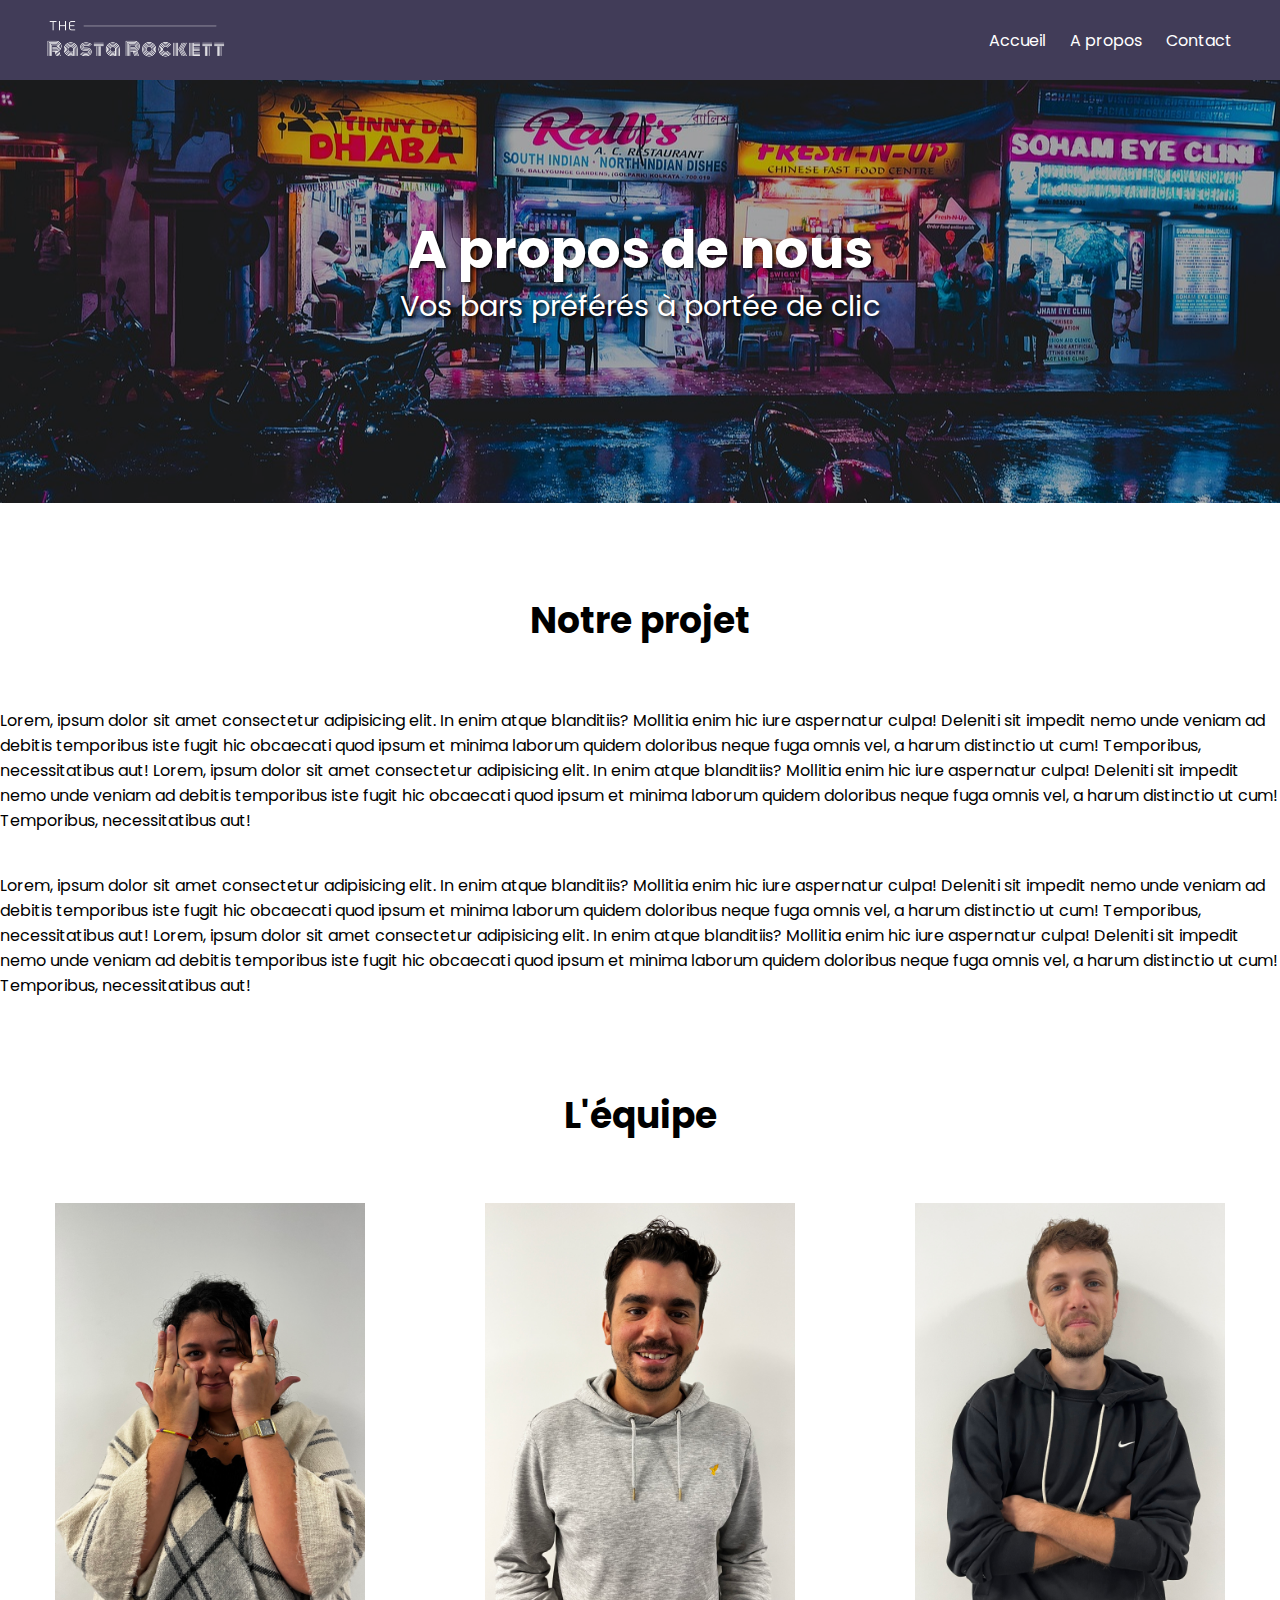
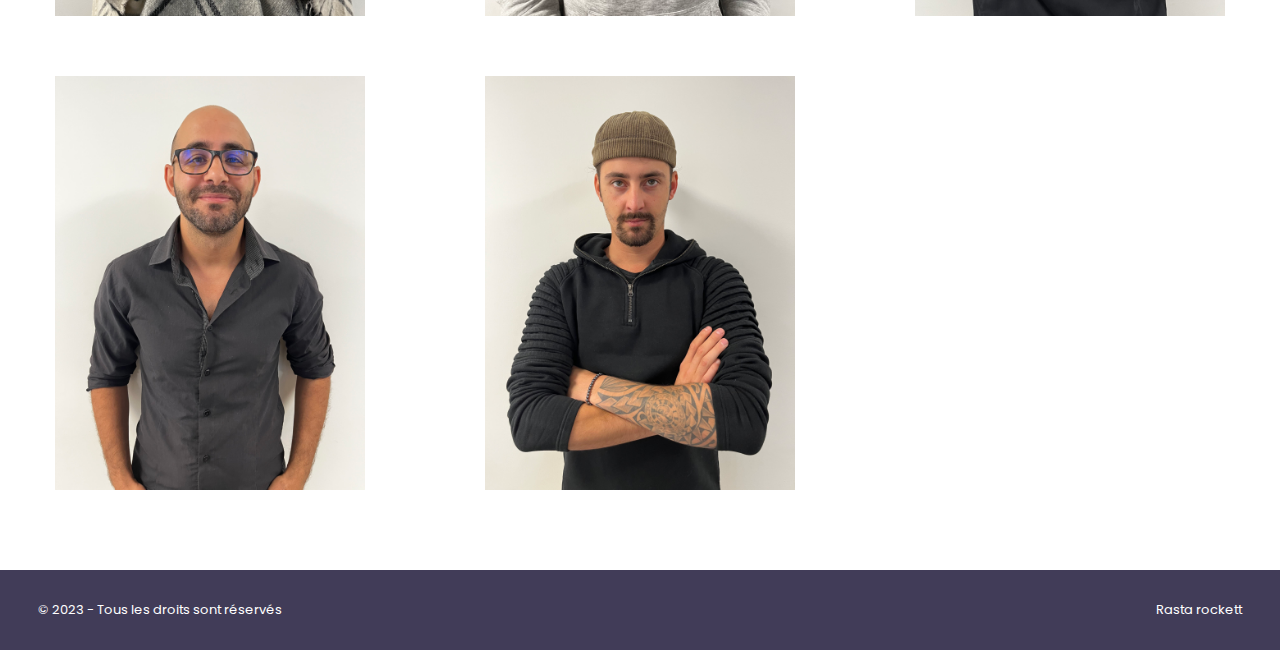
==== commit 72c6691a: "séparer le header/footer du reste du script + bug fix" ====
--- a/aboutus.html
+++ b/aboutus.html
@@ -29,7 +29,7 @@
                     </div>
                 </div>
                 <div class="team-card">
-                    <img src="media/team/mathieu">
+                    <img src="media/team/mathieu.jpg">
                     <div>
                         <span><strong>Mathieu</strong>Développeur Web</span>
                     </div>
@@ -57,6 +57,7 @@
     </div>
 </main>
 <footer class="footer"></footer>
+<script src="js/header-footer.js"></script>
 <script src="js/index.js"></script>
 </body>
 </html>
--- a/css/style.css
+++ b/css/style.css
@@ -6,7 +6,10 @@
   --grey-color: #807979;
   --footer-height: 60px;
   --team-card-height: 85px;
-}
+  --pink-color: #fbf4ed;
+}
+
+
 
 * {
   margin: 0;
@@ -29,7 +32,7 @@
 }
 
 html.noscroll {
-    overflow: hidden;
+  overflow: hidden;
 }
 
 .bg-main {
@@ -51,6 +54,10 @@
 }
 a:hover {
   color: var(--second-color);
+}
+
+.bg-pink {
+  background-color: var(--pink-color);
 }
 
 /* ------ nav + footer ------- */
@@ -118,23 +125,23 @@
 }
 .container-max {
   width: 100%;
+  padding: 20px 0px;
+  margin-top: 20px;
 }
 
 /* bandeau */
 
 .bandeau {
-
-    position: relative;
-    background-size: cover;
-    background-repeat: no-repeat;
-    background-position: center center;
-    color: white;
-    padding: 7vh 10%;
-    text-align: center;
-    text-shadow: 2px 2px 4px black;
-    margin-bottom: 2em;
-    font-size: 1.5em;
-
+  position: relative;
+  background-size: cover;
+  background-repeat: no-repeat;
+  background-position: center center;
+  color: white;
+  padding: 7vh 10%;
+  text-align: center;
+  text-shadow: 2px 2px 4px black;
+  margin-bottom: 2em;
+  font-size: 1.5em;
 }
 .bandeau:after {
   content: "";
@@ -151,8 +158,8 @@
   z-index: 3;
 }
 .bandeau h1 {
-    font-size: 1.3em;
-    line-height: 37px;
+  font-size: 1.3em;
+  line-height: 37px;
 }
 .bandeau p {
   font-size: 18px;
@@ -228,44 +235,44 @@
   transition: 0.3s;
 }
 
-.categories-container select.category.active:after,
-.categories-container select.category:hover::after{
-    width: 70%;
-    left:0%;
-}
-
-.card{
-    position: relative;
-    margin: 1rem 0;
-    width: 100%;
-    background-color:white;
-    border-radius: 8px;
-    display: flex;
-    flex-direction: column;
-    text-decoration: none;
-    color: black;
-    font-size: 16px;    
-    box-shadow: 4px 2px 10px 3px #e8e7e7;
-    line-height: 1.4rem;
-}
+
+.categories-container span.category.active:after,
 .categories-container span.category:hover::after {
   width: 70%;
   left: 0%;
 }
 
+.card {
+  position: relative;
+  margin: 1rem 0;
+  width: 100%;
+  background-color: white;
+  border-radius: 8px;
+  display: flex;
+  flex-direction: column;
+  text-decoration: none;
+  color: black;
+  font-size: 16px;
+  box-shadow: 4px 2px 10px 3px #e8e7e7;
+  line-height: 1.4rem;
+}
+.categories-container span.category:hover::after {
+  width: 70%;
+  left: 0%;
+}
 
 a.card:hover {
   color: initial;
 }
 .card .pop-but {
-    position: absolute;
-    top: 0;
-    left: 0;
-    display: block;
-    width: 100%;
-    height: 100%;
-    z-index: +1;
-    cursor: pointer;
+  position: absolute;
+  top: 0;
+  left: 0;
+  display: block;
+  width: 100%;
+  height: 100%;
+  z-index: +1;
+  cursor: pointer;
 }
 
 .card h2 {
@@ -339,12 +346,6 @@
 .container-ambiance h3,
 .container-specialites h3 {
   font-size: 25px;
-}
-
-.container-title-info h3,
-.container-specialites h3 {
-  padding-left: 15px;
-  padding-right: 15px;
 }
 
 .container-infos-bar {
@@ -405,12 +406,6 @@
 }
 
 .container-full-description p,
-.container-specialites p {
-  padding-left: 15px;
-  padding-right: 15px;
-}
-
-.container-full-description p,
 .container-ambiance p,
 .container-specialites p {
   margin-top: 20px;
@@ -421,13 +416,11 @@
   font-size: 16px;
   font-weight: 300;
   line-height: 1.8rem;
-  background-color: #fbf4ed;
 }
 
 .container-horaires {
   margin-top: 30px;
   margin-bottom: 30px;
-  background-color: #fbf4ed;
   padding: 30px 15px 30px 15px;
 }
 
@@ -447,71 +440,100 @@
   margin-top: 10px;
 }
 
-
 /*************** popup bar detail **************/
 
 .popup-bar-container {
-    position: fixed;
-    left: 0;
-    top: 0vh;
-    width: 100%;
-    height: 100vh;
-    background-color: rgba(0, 0, 0, 0.8);
-    opacity: 0;
-
-    display: flex;
-    align-items: center;
-    justify-content: center;
+  position: fixed;
+  left: 0;
+  top: 0vh;
+  width: 100%;
+  height: 100vh;
+  background-color: rgba(0, 0, 0, 0.8);
+  opacity: 0;
+
+  display: flex;
+  align-items: center;
+  justify-content: center;
 }
 .popup-bar-container.active {
-    opacity: 1;
-    z-index: 11;
-    transition: opacity 0.3s;
+  opacity: 1;
+  z-index: 11;
+  transition: opacity 0.3s;
 }
 .popup-bar {
-    position: relative;
-    width: 80%;
-    height: 80%;
-    max-width: 500px;
-    background-color: var(--grey-color);
-    border-radius: 15px;
-}
+  position: relative;
+  width: 80%;
+  height: 80%;
+  max-width: 500px;
+  background-color: white;
+  border-radius: 15px;
+  font-size: 16px;
+}
+
+.popup-bar p {
+  margin-top: 15px;
+  margin-bottom: 15px;
+}
+
+.pop-up-button {
+  color: white;
+  padding: 7px 20px;
+  border-radius: 3px;
+  margin-bottom: 15px;
+  border: 1px solid var(#ca5501);
+  background-color: var(--second-color);
+  font-weight: 500;
+  font-size: 17px;
+}
+
 .popup-bar img {
-    width: 100%;
-    height: auto;
-    border-radius: 10px 10px 0 0;
-}
-.popup-bar  .close-button {
-    position: absolute;
-    top: 10px;
-    right: 10px;
-    width: 30px;
-    height: 30px;
-    z-index: 12;
-    cursor: pointer;
-}
-.popup-bar .close-button:after, 
+  width: 100%;
+  height: 30%;
+  border-radius: 10px 10px 0 0;
+}
+.popup-bar .infos-genriques img {
+  width: initial;
+  height: initial;
+}
+
+.popup-bar .container-horaires {
+  padding: 30px 15px 30px 15px;
+}
+.popup-bar .close-button {
+  position: absolute;
+  top: 10px;
+  right: 10px;
+  width: 30px;
+  height: 30px;
+  z-index: 12;
+  cursor: pointer;
+}
+.popup-bar .close-button:after,
 .popup-bar .close-button:before {
-    content: '';
-    display: block;
-    width: 100%;
-    height: 5px;
-    background-color: white;
-    border-radius: 4px;
-    position: absolute;
-    top: 12px;
-    transition: all 0.3s;
+  content: "";
+  display: block;
+  width: 100%;
+  height: 5px;
+  background-color: white;
+  border-radius: 4px;
+  position: absolute;
+  top: 12px;
+  transition: all 0.3s;
 }
 .popup-bar .close-button:before {
-   transform: rotate(-45deg);
+  transform: rotate(-45deg);
 }
 .popup-bar .close-button:after {
-    transform: rotate(45deg);
- }
+  transform: rotate(45deg);
+}
 .popup-bar .close-button:hover:after,
 .popup-bar .close-button:hover:before {
-    background-color: var(--second-color);
-    transition: all 0.3s;
+  background-color: var(--second-color);
+  transition: all 0.3s;
+}
+.popup-bar a:hover {
+  color: white;
+  background-color: var(--main-color);
 }
 
 /*************** Coup de coeur **************/
@@ -527,15 +549,7 @@
   width: 100%;
 }
 .imagecoeur-container {
-    /* background-image: url("../media/cafe-neon.jpg"); */
-    width: 70%;
-    height: 170px;
-    margin-top: .7em;
-    background-size: cover;
-    border-radius: 5px;
-    background-position: center;
-    display: flex;
-  }
+  /* background-image: url(https://images.unsplash.com/photo-1543007630-9710e4a00a20?ixlib=rb-4.0.3&ixid=M3wxMjA3fDB8MHxzZWFyY2h8M3x8YmFyfGVufDB8fDB8fHww&auto=format&fit=crop&w=800&q=60); */
 
   width: 100%;
   height: 230px;
@@ -652,106 +666,7 @@
 }
 
 @media screen and (max-width: 576px) {
-
-    
-    /* ------- main -------- */
-
-
-    
-
-    /* bandeau */
-
-
-
-    /* nav footer */
-
-    header .menu {
-        display: flex;
-        align-items: center;
-        justify-content: center;
-        height: 100%;
-        position: relative;
-        z-index: 9;
-    }
-    header nav li {
-        padding: 12% 0;
-        font-size: 1.3em;
-    }
-    
-
-    header .menu {
-        position: absolute;
-        width: 101%;
-        height: 100vh;
-        background-color: var(--main-color);
-        text-align: center;
-        transform: translateX(100%);  
-    }
-    header .menu.active {
-        transform: translateX(-4%);  
-    }
-    header .menu, header .menu.active {
-        transition: all 0.3s;
-    }
-
-    header{
-        justify-content: space-between;
-    }
-
-   
-
-    
-    /* burger animation */
-    
-    .burger{
-        position: absolute;
-        width: 27px;
-        height: 24px;
-        right: 27px;
-        top: calc(50% - 12px);
-    }
-    .burger span:before, .burger span:after {
-        content: '';
-    }
-    .burger span:before, .burger span, .burger span:after {
-        display: block;
-        position: absolute;
-        width: 100%;
-        height: 5px;
-        background-color: white;
-        border-radius: 10px;
-    }
-    .burger span:before {
-        top: -10px;
-    }
-    .burger span {
-        top: calc(50% - 3px);
-    }
-    .burger span:after {
-        top: 10px;
-    }
-    
-    .burger.active span {
-        background-color: var(--main-color);
-    }
-    .burger.active span:before {
-        rotate: 45deg;
-        top: -9px;
-    }
-    .burger.active span:after {
-        rotate: -45deg;
-        top: 9px;
-    }
-    .burger.active span:before, .burger.active span:after {
-        background-color: var(--second-color);
-    }
-    .burger span:before, .burger span:after, .burger span, .burger.active span ,.burger.active span:before, .burger.active span:after {
-        transition: all 0.3s;
-    }
-
-
-    /* ------- pages -------- */
-
+  /* ------- main -------- */
 
   /* bandeau */
 
@@ -772,14 +687,14 @@
 
   header .menu {
     position: absolute;
-    width: 100%;
+    width: 101%;
     height: 100vh;
     background-color: var(--main-color);
     text-align: center;
     transform: translateX(100%);
   }
   header .menu.active {
-    transform: translateX(-3%);
+    transform: translateX(-4%);
   }
   header .menu,
   header .menu.active {
@@ -848,6 +763,102 @@
   }
 
   /* ------- pages -------- */
+
+  /* bandeau */
+
+  /* nav footer */
+
+  header .menu {
+    display: flex;
+    align-items: center;
+    justify-content: center;
+    height: 100%;
+    position: relative;
+    z-index: 9;
+  }
+  header nav li {
+    padding: 12% 0;
+    font-size: 1.3em;
+  }
+
+  header .menu {
+    position: absolute;
+    width: 100%;
+    height: 100vh;
+    background-color: var(--main-color);
+    text-align: center;
+    transform: translateX(100%);
+  }
+  header .menu.active {
+    transform: translateX(-3%);
+  }
+  header .menu,
+  header .menu.active {
+    transition: all 0.3s;
+  }
+
+  header {
+    justify-content: space-between;
+  }
+
+  /* burger animation */
+
+  .burger {
+    position: absolute;
+    width: 27px;
+    height: 24px;
+    right: 27px;
+    top: calc(50% - 12px);
+  }
+  .burger span:before,
+  .burger span:after {
+    content: "";
+  }
+  .burger span:before,
+  .burger span,
+  .burger span:after {
+    display: block;
+    position: absolute;
+    width: 100%;
+    height: 5px;
+    background-color: white;
+    border-radius: 10px;
+  }
+  .burger span:before {
+    top: -10px;
+  }
+  .burger span {
+    top: calc(50% - 3px);
+  }
+  .burger span:after {
+    top: 10px;
+  }
+
+  .burger.active span {
+    background-color: var(--main-color);
+  }
+  .burger.active span:before {
+    rotate: 45deg;
+    top: -9px;
+  }
+  .burger.active span:after {
+    rotate: -45deg;
+    top: 9px;
+  }
+  .burger.active span:before,
+  .burger.active span:after {
+    background-color: var(--second-color);
+  }
+  .burger span:before,
+  .burger span:after,
+  .burger span,
+  .burger.active span,
+  .burger.active span:before,
+  .burger.active span:after {
+    transition: all 0.3s;
+  }
+
+  /* ------- pages -------- */
 }
 /*      map     */
 
@@ -964,46 +975,20 @@
 /* RESPONSIVE 992 */
 
 @media screen and (min-width: 992px) {
-
-    
-    /* ------- main -------- */
-
-    .bandeau {
-        padding: 15vh 10%;
-    }
-    .bandeau h1 {
-        line-height: 70px;
-    }
-
-    .card{
-        width: 49%;
-        flex-direction: row;
-        padding: 1.3rem;
-    }
-
-    .card-details {
-        padding: 0;
-    }
-
-    .card h2 {
-        margin-top: 0;
-    }
-
-    .container-cards{
-        display: flex;
-        flex-wrap: wrap;
-        width: 100%;
-        justify-content: space-between;
-    }
-
-    .card-image{
-        min-width: 100px;
-        max-width: 130px;;
-        margin-right: 1.3rem;
-        min-height: auto;
-    }
-}
-
+  /* ------- main -------- */
+
+  .bandeau {
+    padding: 15vh 10%;
+  }
+  .bandeau h1 {
+    line-height: 70px;
+  }
+
+  .card {
+    width: 49%;
+    flex-direction: row;
+    padding: 1.3rem;
+  }
 
   .card-details {
     padding: 0;
@@ -1026,7 +1011,29 @@
     margin-right: 1.3rem;
     min-height: auto;
   }
-
+}
+
+.card-details {
+  padding: 0;
+}
+
+.card h2 {
+  margin-top: 0;
+}
+
+.container-cards {
+  display: flex;
+  flex-wrap: wrap;
+  width: 100%;
+  justify-content: space-between;
+}
+
+.card-image {
+  min-width: 100px;
+  max-width: 130px;
+  margin-right: 1.3rem;
+  min-height: auto;
+}
 
 @media screen and (max-width: 992px) {
   /* ------- main -------- */
@@ -1035,13 +1042,13 @@
 /* RESPONSIVE 1200 */
 
 @media screen and (min-width: 1200px) {
-
-
-    /* bandeau */
-    .popup-bar .container {
-        padding: 0 1.5em;
-    }
-
+  /* bandeau */
+  .popup-bar .container {
+    padding: 0 1.5em;
+  }
+  .popup-bar .container-horaires {
+    padding: 30px 15px 30px 15px;
+  }
 }
 
 @media screen and (max-width: 1200px) {
@@ -1050,6 +1057,3 @@
     padding: 0 1.5em;
   }
 }
-
-
-
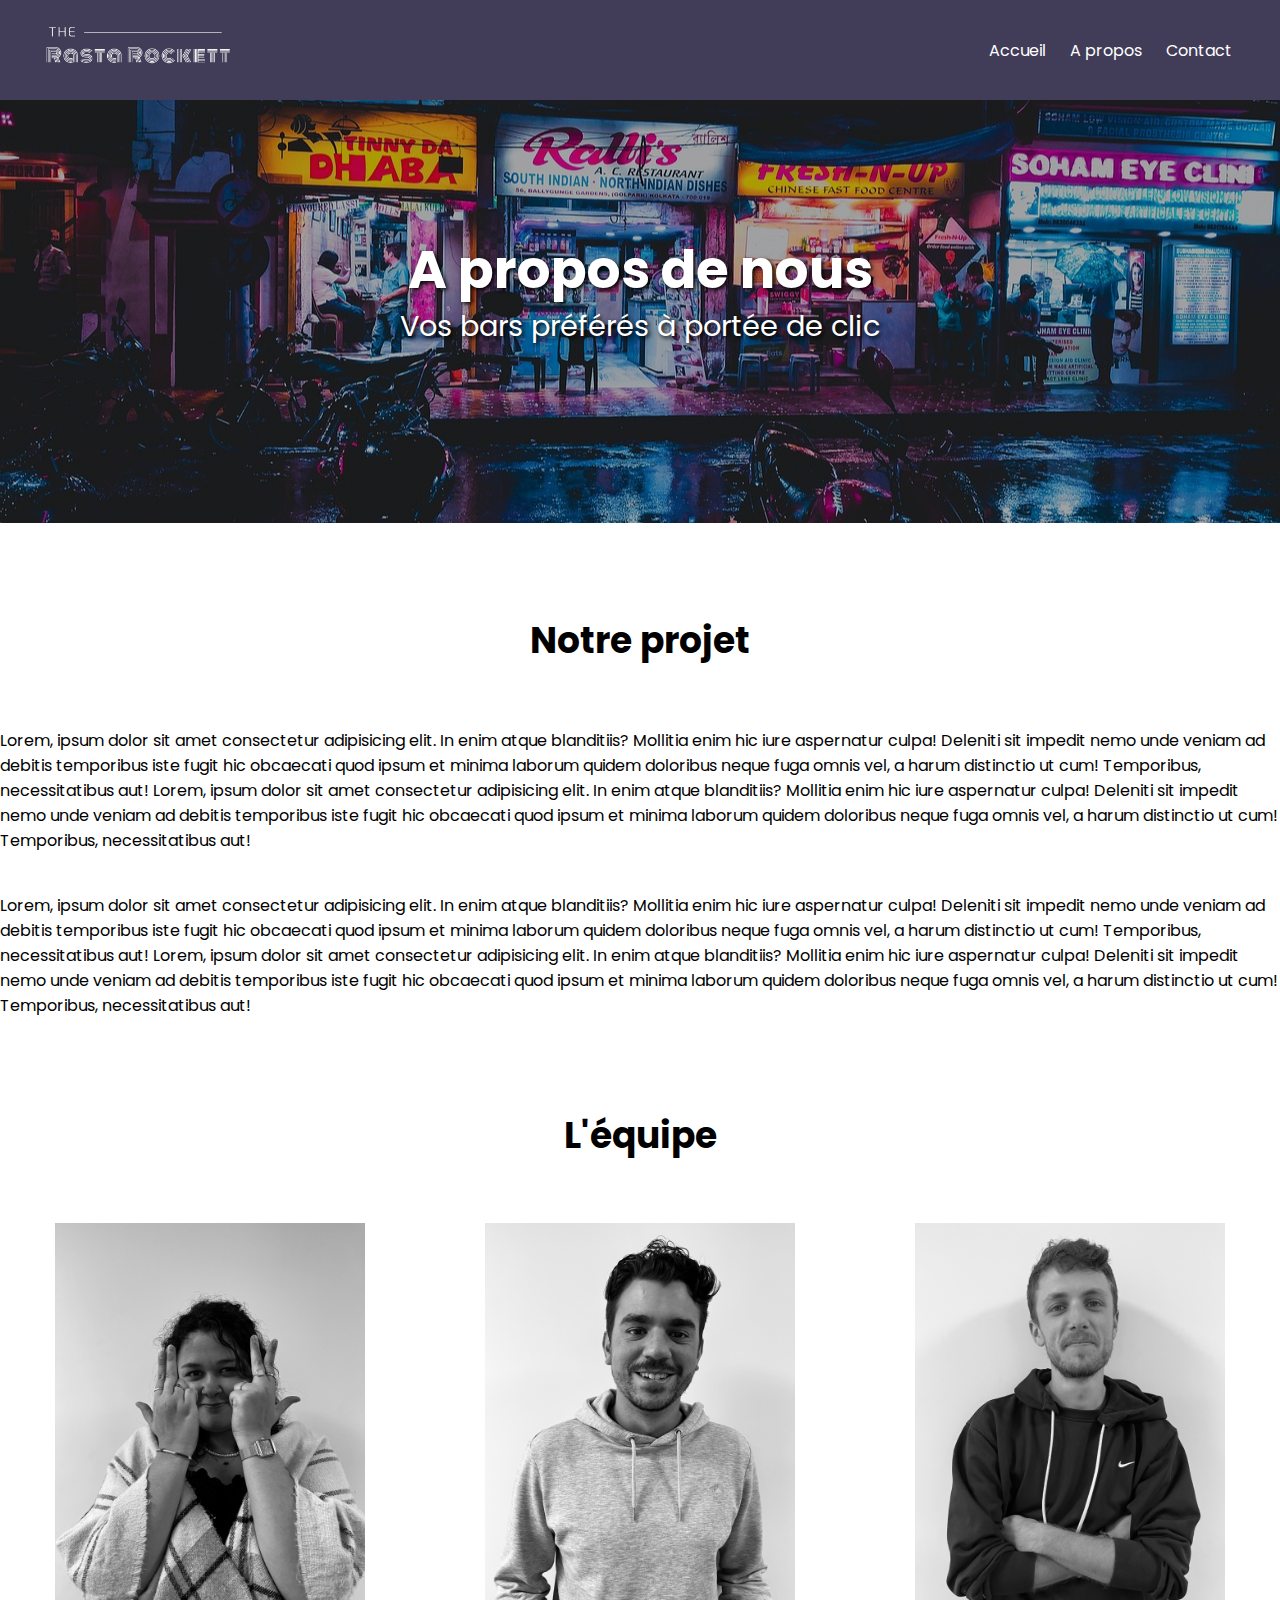
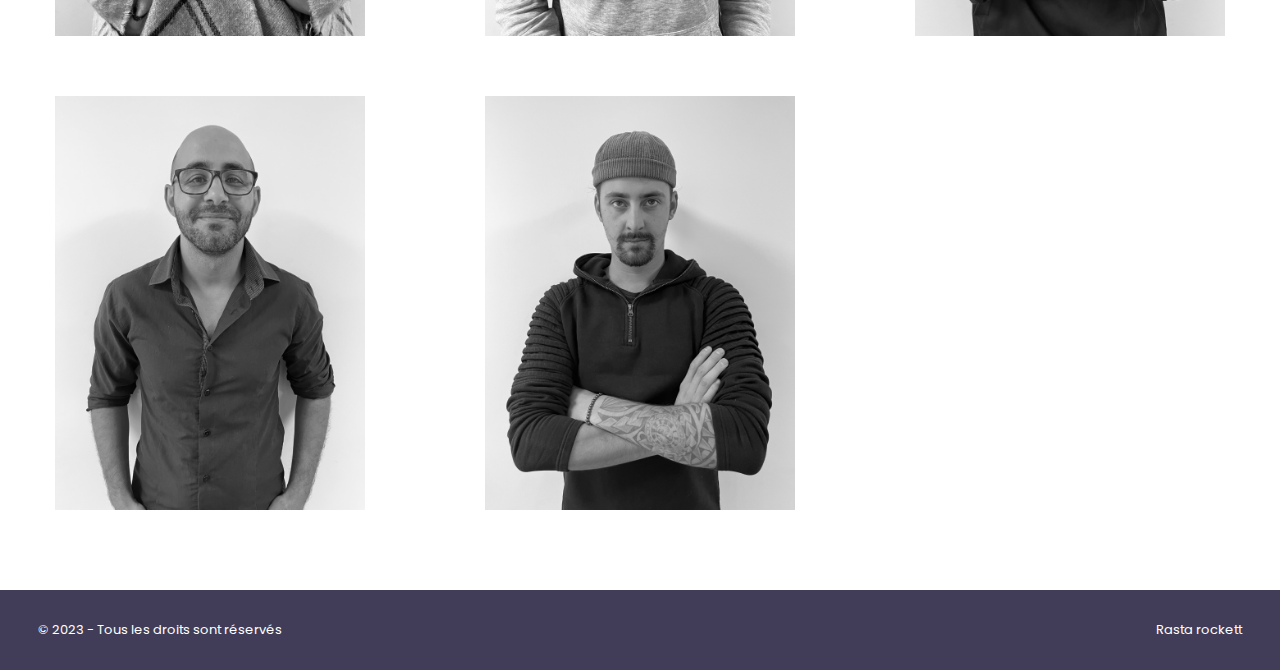
==== commit 69682565: "fixed indentation style" ====
--- a/aboutus.html
+++ b/aboutus.html
@@ -1,63 +1,88 @@
 <!DOCTYPE html>
 <html lang="en">
-<head>
+  <head>
     <meta charset="UTF-8" />
     <meta name="viewport" content="width=device-width, initial-scale=1.0" />
     <link rel="stylesheet" href="css/style.css" />
     <title>About Us</title>
-</head>
-<body>
-<header class="bg-main"></header>
-<main>
-    <div class="bandeau-container">
-        <div class="bandeau" style="background-image: url('media/cafe-neon.jpg');">
-            <h1>A propos de nous</h1>
-            <p>Vos bars préférés à portée de clic</p>
+  </head>
+  <body>
+    <header class="bg-main"></header>
+    <main>
+      <div class="bandeau-container">
+        <div
+          class="bandeau"
+          style="background-image: url('media/cafe-neon.jpg')"
+        >
+          <h1>A propos de nous</h1>
+          <p>Vos bars préférés à portée de clic</p>
         </div>
-    </div>
-    <div class="container">
-        <h2>Notre projet</h1>
-        <p>Lorem, ipsum dolor sit amet consectetur adipisicing elit. In enim atque blanditiis? Mollitia enim hic iure aspernatur culpa! Deleniti sit impedit nemo unde veniam ad debitis temporibus iste fugit hic obcaecati quod ipsum et minima laborum quidem doloribus neque fuga omnis vel, a harum distinctio ut cum! Temporibus, necessitatibus aut! Lorem, ipsum dolor sit amet consectetur adipisicing elit. In enim atque blanditiis? Mollitia enim hic iure aspernatur culpa! Deleniti sit impedit nemo unde veniam ad debitis temporibus iste fugit hic obcaecati quod ipsum et minima laborum quidem doloribus neque fuga omnis vel, a harum distinctio ut cum! Temporibus, necessitatibus aut!</p>
-        <p>Lorem, ipsum dolor sit amet consectetur adipisicing elit. In enim atque blanditiis? Mollitia enim hic iure aspernatur culpa! Deleniti sit impedit nemo unde veniam ad debitis temporibus iste fugit hic obcaecati quod ipsum et minima laborum quidem doloribus neque fuga omnis vel, a harum distinctio ut cum! Temporibus, necessitatibus aut! Lorem, ipsum dolor sit amet consectetur adipisicing elit. In enim atque blanditiis? Mollitia enim hic iure aspernatur culpa! Deleniti sit impedit nemo unde veniam ad debitis temporibus iste fugit hic obcaecati quod ipsum et minima laborum quidem doloribus neque fuga omnis vel, a harum distinctio ut cum! Temporibus, necessitatibus aut!</p>
+      </div>
+      <div class="container">
+        <h2>Notre projet</h2>
+        <p>
+          Lorem, ipsum dolor sit amet consectetur adipisicing elit. In enim
+          atque blanditiis? Mollitia enim hic iure aspernatur culpa! Deleniti
+          sit impedit nemo unde veniam ad debitis temporibus iste fugit hic
+          obcaecati quod ipsum et minima laborum quidem doloribus neque fuga
+          omnis vel, a harum distinctio ut cum! Temporibus, necessitatibus aut!
+          Lorem, ipsum dolor sit amet consectetur adipisicing elit. In enim
+          atque blanditiis? Mollitia enim hic iure aspernatur culpa! Deleniti
+          sit impedit nemo unde veniam ad debitis temporibus iste fugit hic
+          obcaecati quod ipsum et minima laborum quidem doloribus neque fuga
+          omnis vel, a harum distinctio ut cum! Temporibus, necessitatibus aut!
+        </p>
+        <p>
+          Lorem, ipsum dolor sit amet consectetur adipisicing elit. In enim
+          atque blanditiis? Mollitia enim hic iure aspernatur culpa! Deleniti
+          sit impedit nemo unde veniam ad debitis temporibus iste fugit hic
+          obcaecati quod ipsum et minima laborum quidem doloribus neque fuga
+          omnis vel, a harum distinctio ut cum! Temporibus, necessitatibus aut!
+          Lorem, ipsum dolor sit amet consectetur adipisicing elit. In enim
+          atque blanditiis? Mollitia enim hic iure aspernatur culpa! Deleniti
+          sit impedit nemo unde veniam ad debitis temporibus iste fugit hic
+          obcaecati quod ipsum et minima laborum quidem doloribus neque fuga
+          omnis vel, a harum distinctio ut cum! Temporibus, necessitatibus aut!
+        </p>
         <div class="team">
-            <h2>L'équipe</h1>
-            <div class="team-card-container">    
-                <div class="team-card">
-                    <img src="media/team/marie.jpg">
-                    <div>
-                        <span><strong>Marie</strong>Développeur Web</span>
-                    </div>
-                </div>
-                <div class="team-card">
-                    <img src="media/team/mathieu.jpg">
-                    <div>
-                        <span><strong>Mathieu</strong>Développeur Web</span>
-                    </div>
-                </div>
-                <div class="team-card">
-                    <img src="media/team/raphael.jpg">
-                    <div>
-                        <span><strong>Raphaël</strong>Développeur Web</span>
-                    </div>
-                </div>
-                <div class="team-card">
-                    <img src="media/team/mahdi.jpg">
-                    <div>
-                        <span><strong>Mahdi</strong>Développeur Web</span>
-                    </div>
-                </div>
-                <div class="team-card">
-                    <img src="media/team/cedric.jpg">
-                    <div>
-                        <span><strong>Cédric</strong>Développeur Web</span>
-                    </div>
-                </div>
+          <h2>L'équipe</h2>
+          <div class="team-card-container">
+            <div class="team-card">
+              <img src="media/team/marie.jpg" />
+              <div>
+                <span><strong>Marie</strong>Développeur Web</span>
+              </div>
             </div>
+            <div class="team-card">
+              <img src="media/team/mathieu.jpg" />
+              <div>
+                <span><strong>Mathieu</strong>Développeur Web</span>
+              </div>
+            </div>
+            <div class="team-card">
+              <img src="media/team/raphael.jpg" />
+              <div>
+                <span><strong>Raphaël</strong>Développeur Web</span>
+              </div>
+            </div>
+            <div class="team-card">
+              <img src="media/team/mahdi.jpg" />
+              <div>
+                <span><strong>Mahdi</strong>Développeur Web</span>
+              </div>
+            </div>
+            <div class="team-card">
+              <img src="media/team/cedric.jpg" />
+              <div>
+                <span><strong>Cédric</strong>Développeur Web</span>
+              </div>
+            </div>
+          </div>
         </div>
-    </div>
-</main>
-<footer class="footer"></footer>
-<script src="js/header-footer.js"></script>
-<script src="js/index.js"></script>
-</body>
+      </div>
+    </main>
+    <footer class="footer"></footer>
+    <script src="js/header-footer.js"></script>
+    <script src="js/index.js"></script>
+  </body>
 </html>
--- a/css/style.css
+++ b/css/style.css
@@ -8,8 +8,6 @@
   --team-card-height: 85px;
   --pink-color: #fbf4ed;
 }
-
-
 
 * {
   margin: 0;
@@ -164,6 +162,9 @@
 .bandeau p {
   font-size: 18px;
 }
+.h1contact {
+  text-transform: capitalize;
+}
 
 /* ------ Pages ------- */
 /* ------- list de bars ----- */
@@ -235,7 +236,6 @@
   transition: 0.3s;
 }
 
-
 .categories-container span.category.active:after,
 .categories-container span.category:hover::after {
   width: 70%;
@@ -281,10 +281,8 @@
 }
 .card-image {
   width: 100%;
-  min-height: 200px;
+  min-height: 220px;
   border-radius: 3px;
-  background: url("https://media.timeout.com/images/105922006/750/422/image.jpg")
-    no-repeat center/cover;
 }
 .card-details {
   display: flex;
@@ -370,7 +368,6 @@
   margin-top: 50px;
   width: 100%;
   height: 300px;
-  background: url("/media/cafe-neon.jpg") no-repeat center/cover;
 }
 .container-infos-bar h1 {
   font-size: 26px;
@@ -468,6 +465,7 @@
   background-color: white;
   border-radius: 15px;
   font-size: 16px;
+  overflow-x: auto;
 }
 
 .popup-bar p {
@@ -548,9 +546,27 @@
   text-align: left;
   width: 100%;
 }
+.overlay-container {
+  position: relative; /* Position relative pour que les éléments enfants soient positionnés par rapport à ce conteneur */
+}
+
+.overlay-container h3 {
+  position: absolute; /* Position absolue pour le titre */
+  bottom: 23px; /* Positionnez le titre 10px en bas du conteneur */
+  right: 0;
+  margin: 0;
+  height: 50px;
+  line-height: 50px;
+  font-size: 1.2em;
+  font-weight: bold;
+  background-color: var(--second-color);
+  border-radius: 4px;
+  padding: 0 20px;
+  color: white;
+  padding-right: 90px;
+}
+
 .imagecoeur-container {
-  /* background-image: url(https://images.unsplash.com/photo-1543007630-9710e4a00a20?ixlib=rb-4.0.3&ixid=M3wxMjA3fDB8MHxzZWFyY2h8M3x8YmFyfGVufDB8fDB8fHww&auto=format&fit=crop&w=800&q=60); */
-
   width: 100%;
   height: 230px;
   margin-top: 0.7em;
@@ -590,6 +606,7 @@
   position: relative;
   overflow: hidden;
   margin-bottom: 50px;
+  color: white;
 }
 .aboutus .team-card div {
   position: absolute;
@@ -614,20 +631,101 @@
 .aboutus .team-card div,
 .aboutus .team-card img,
 .aboutus .team-card:hover img {
-  transition: all 0.3s;
+  transition: transform 0.3s;
 }
 .aboutus .team-card img {
   float: left;
   width: 100%;
   height: auto;
+  filter: grayscale(100%);
 }
 .aboutus .team-card:hover img {
   transform: scale(1.08);
+  filter: none;
 }
 .aboutus .team-card strong {
   display: block;
   font-size: 27px;
   line-height: 34px;
+}
+
+/*--------------- contact------------------ */
+form {
+  padding: 20px;
+}
+.contact-form {
+  display: flexbox;
+  flex-direction: column;
+  align-items: center;
+  justify-content: center;
+  width: 100%;
+  margin-top: 50px;
+
+  gap: 10px;
+  align-items: center;
+  justify-content: center;
+  margin-top: 50px;
+  margin-bottom: 50px;
+  width: 100%;
+  max-width: 1000px;
+  margin: 0 auto;
+  background-color: var(--main-color);
+  border-radius: 10px;
+  box-shadow: 4px 2px 10px 3px rgba(128, 128, 128, 0.652);
+}
+
+.contact-form input {
+  border-radius: 7px;
+  border: none;
+}
+
+.rating {
+  display: inline-block;
+}
+
+.rating input {
+  display: none;
+}
+
+.rating label {
+  float: right;
+  cursor: pointer;
+  color: #f9f9f9;
+  transition: color 0.3s;
+}
+
+.rating label:before {
+  content: "\2605";
+  font-size: 30px;
+}
+
+.rating input:checked ~ label,
+.rating label:hover,
+.rating label:hover ~ label {
+  color: #ca5501;
+  transition: color 0.3s;
+}
+
+label {
+  color: white;
+  display: flex;
+  align-items: center;
+  margin: 10px;
+  font-size: 20px;
+}
+input,
+input#name,
+input#surname,
+input#email,
+textarea,
+button {
+  margin: 10px 0;
+  padding: 10px;
+  width: 100%;
+}
+
+button {
+  border-radius: 7px;
 }
 
 /* ------------- RESPONSIVE -------------- */
@@ -977,6 +1075,9 @@
 @media screen and (min-width: 992px) {
   /* ------- main -------- */
 
+  .popup-bar .container {
+    padding: 0 1.5em;
+  }
   .bandeau {
     padding: 15vh 10%;
   }
@@ -986,12 +1087,6 @@
 
   .card {
     width: 49%;
-    flex-direction: row;
-    padding: 1.3rem;
-  }
-
-  .card-details {
-    padding: 0;
   }
 
   .card h2 {
@@ -1004,17 +1099,6 @@
     width: 100%;
     justify-content: space-between;
   }
-
-  .card-image {
-    min-width: 100px;
-    max-width: 130px;
-    margin-right: 1.3rem;
-    min-height: auto;
-  }
-}
-
-.card-details {
-  padding: 0;
 }
 
 .card h2 {
@@ -1029,10 +1113,7 @@
 }
 
 .card-image {
-  min-width: 100px;
-  max-width: 130px;
   margin-right: 1.3rem;
-  min-height: auto;
 }
 
 @media screen and (max-width: 992px) {
@@ -1043,9 +1124,6 @@
 
 @media screen and (min-width: 1200px) {
   /* bandeau */
-  .popup-bar .container {
-    padding: 0 1.5em;
-  }
   .popup-bar .container-horaires {
     padding: 30px 15px 30px 15px;
   }
@@ -1053,7 +1131,4 @@
 
 @media screen and (max-width: 1200px) {
   /* ------- main -------- */
-  .container {
-    padding: 0 1.5em;
-  }
-}
+}
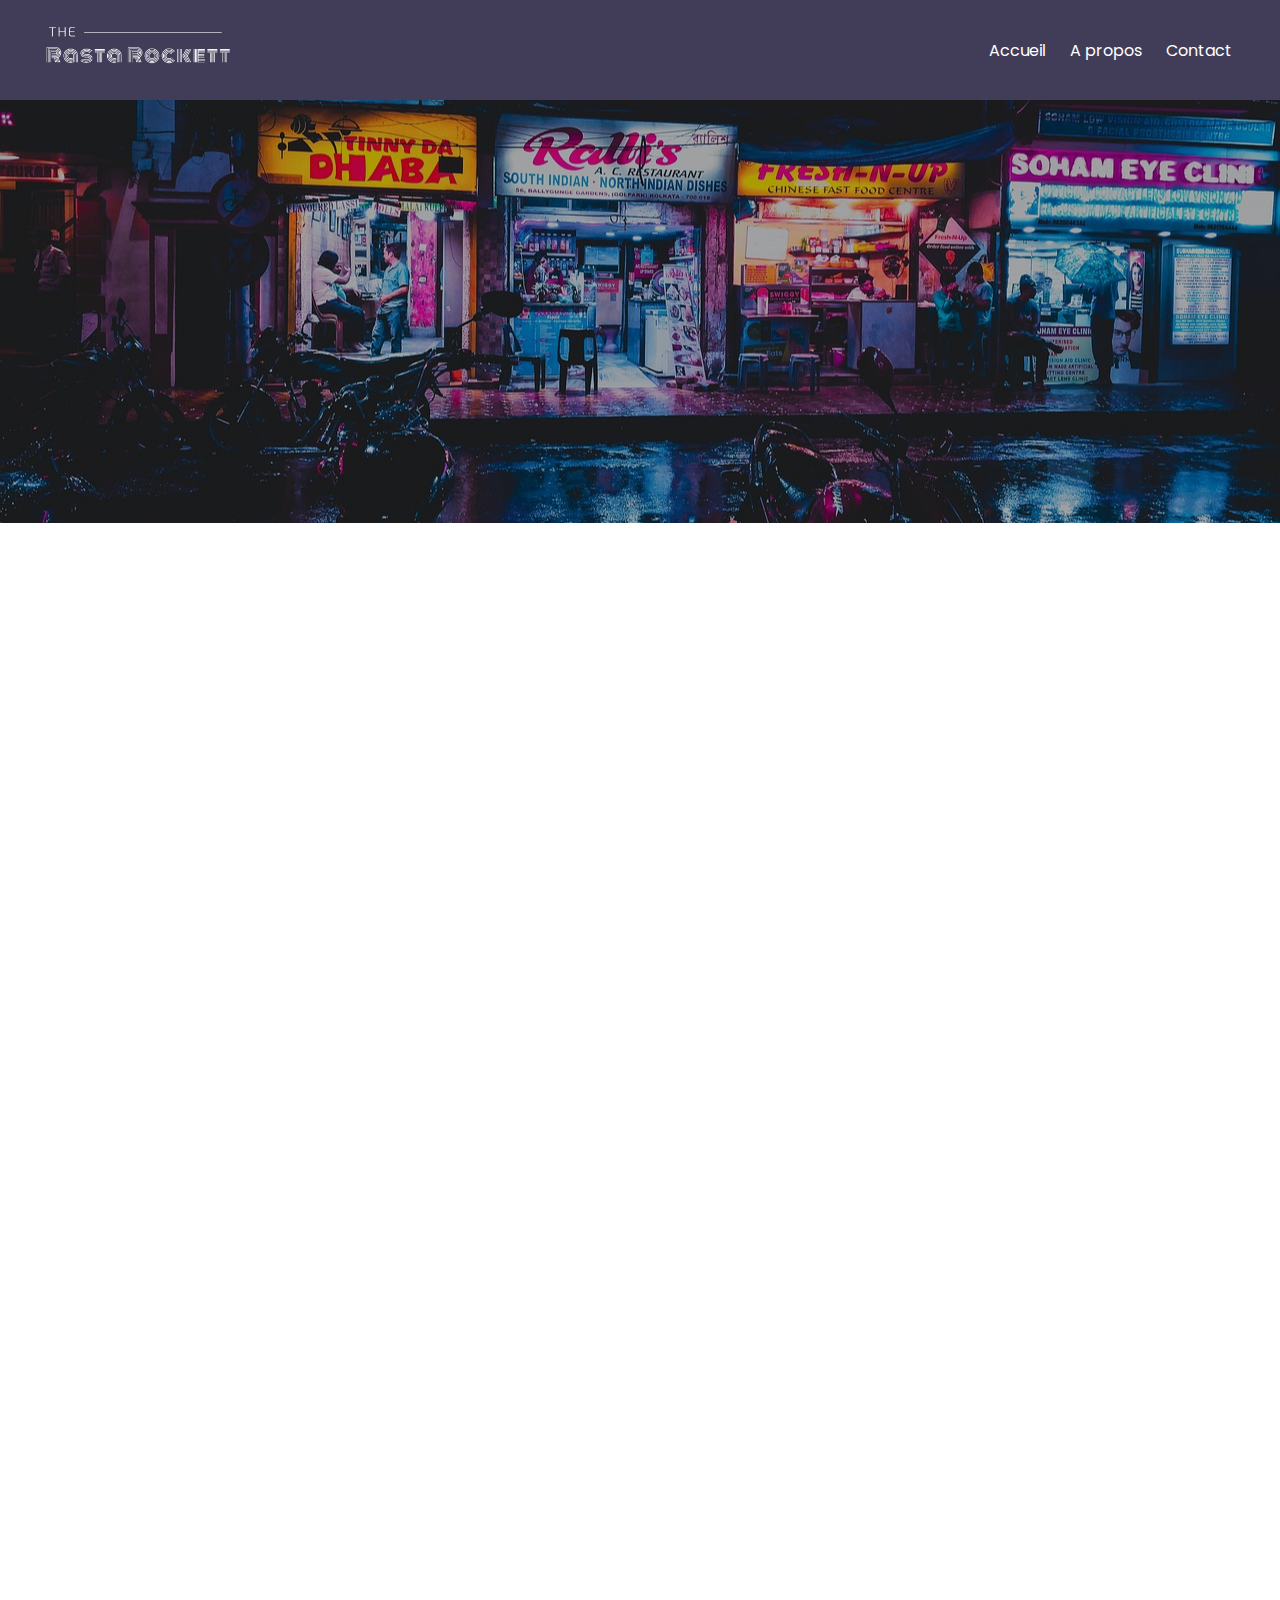
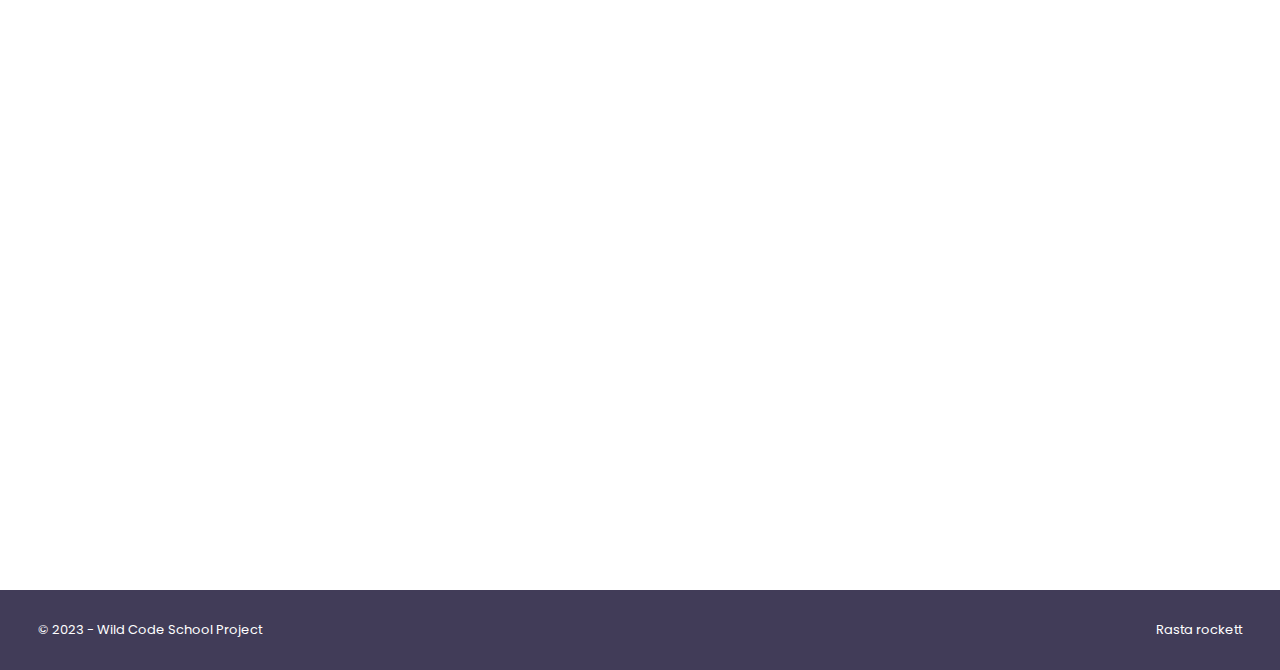
==== commit f8a88e68: "Ajout d'animations pour rendre le site - statique" ====
--- a/aboutus.html
+++ b/aboutus.html
@@ -14,11 +14,11 @@
           class="bandeau"
           style="background-image: url('media/cafe-neon.jpg')"
         >
-          <h1>A propos de nous</h1>
-          <p>Vos bars préférés à portée de clic</p>
+          <h1 class="opacity-delayed">A propos de nous</h1>
+          <p class="opacity-delayed">Vos bars préférés à portée de clic</p>
         </div>
       </div>
-      <div class="container">
+      <div class="container opacity-delayed2">
         <h2>Notre projet</h2>
         <p>
           Lorem, ipsum dolor sit amet consectetur adipisicing elit. In enim
--- a/css/style.css
+++ b/css/style.css
@@ -58,6 +58,45 @@
   background-color: var(--pink-color);
 }
 
+.ellipsis-4 {
+  max-height: 90px; /* Définissez la hauteur maximale pour afficher 4 lignes */
+  overflow: hidden; /* Masque le contenu supplémentaire */
+}
+.ellipsis-6 {
+  max-height: 150px;
+  overflow: hidden;
+}
+
+/* animation de zoom au hover */
+.scale01:hover {
+  transform: scale(1.01);
+}
+.scale01, .scale01:hover {
+  transition: all 0.3s ease;
+}
+
+/* animation d'apparition */
+
+@keyframes opacityDelayed {
+  0% {opacity: 0;} 100% {opacity: 1;} 
+}
+.opacity-delayed {
+  animation: opacityDelayed 1.5s ease 0.5s; 
+}
+.opacity-delayed2 {
+  animation: opacityDelayed 1.5s ease 0.9s; 
+}
+.index .bandeau h1, .index .bandeau p {
+  animation: opacityDelayed 1.75s ease 4s; 
+}
+.index .container {
+  animation: opacityDelayed 1.75s ease 4.7s; 
+}
+.opacity-delayed, .opacity-delayed2, .index .container, .index .bandeau h1, .index .bandeau p {
+  animation-fill-mode: forwards;
+  opacity: 0;
+}
+
 /* ------ nav + footer ------- */
 
 header,
@@ -119,7 +158,7 @@
 .container {
   max-width: 1280px;
   margin: 0 auto;
-  padding: 0;
+  padding: 0 1em;
 }
 .container-max {
   width: 100%;
@@ -261,9 +300,8 @@
   left: 0%;
 }
 
-a.card:hover {
-  color: initial;
-}
+
+
 .card .pop-but {
   position: absolute;
   top: 0;
@@ -291,10 +329,6 @@
   flex-direction: column;
   justify-content: space-between;
 }
-.card-title-description {
-  height: 80%;
-  overflow-y: hidden;
-}
 .card-options {
   display: flex;
   justify-content: space-around;
@@ -308,7 +342,7 @@
 }
 .card-option h4 {
   padding-left: 10px;
-  font-size: 14px;
+  font-size: 16px;
 }
 .card img.logo {
   width: 18px;
@@ -416,8 +450,6 @@
 }
 
 .container-horaires {
-  margin-top: 30px;
-  margin-bottom: 30px;
   padding: 30px 15px 30px 15px;
 }
 
@@ -455,39 +487,49 @@
 .popup-bar-container.active {
   opacity: 1;
   z-index: 11;
-  transition: opacity 0.3s;
+  transition: opacity 0.5s;
 }
 .popup-bar {
   position: relative;
-  width: 80%;
-  height: 80%;
+  width: calc(100vw - 40px);
+  height: calc(100vh - 40px);
   max-width: 500px;
+  max-height: 750px;
   background-color: white;
   border-radius: 15px;
   font-size: 16px;
   overflow-x: auto;
 }
-
 .popup-bar p {
   margin-top: 15px;
   margin-bottom: 15px;
 }
-
+.popup-bar .container {
+  overflow-x: auto;
+  padding-bottom: 20px;
+}
 .pop-up-button {
+  display: inline-block;
   color: white;
   padding: 7px 20px;
   border-radius: 3px;
-  margin-bottom: 15px;
-  border: 1px solid var(#ca5501);
+  border: none;
   background-color: var(--second-color);
   font-weight: 500;
   font-size: 17px;
-}
-
-.popup-bar img {
+  margin: 10px 0;
+
+  /* position: absolute;
+  bottom: 15px;
+  left: 27px; */
+}
+
+.popup-bar .pop-up-img {
   width: 100%;
   height: 30%;
   border-radius: 10px 10px 0 0;
+  background-size: cover;
+  background-position: center center;
 }
 .popup-bar .infos-genriques img {
   width: initial;
@@ -495,7 +537,7 @@
 }
 
 .popup-bar .container-horaires {
-  padding: 30px 15px 30px 15px;
+  padding: 30px 15px 30px 0px;
 }
 .popup-bar .close-button {
   position: absolute;
@@ -505,6 +547,9 @@
   height: 30px;
   z-index: 12;
   cursor: pointer;
+}
+.popup-bar .infos-genriques {
+  padding-left: 10px;
 }
 .popup-bar .close-button:after,
 .popup-bar .close-button:before {
@@ -565,6 +610,12 @@
   color: white;
   padding-right: 90px;
 }
+.overlay-container:hover h3 {
+  padding-right: 80px;
+}
+.overlay-container h3, .overlay-container:hover h3 {
+  transition: all 0.3s ease;
+}
 
 .imagecoeur-container {
   width: 100%;
@@ -575,6 +626,8 @@
   background-position: center;
   display: flex;
 }
+
+
 
 /* --- About Us --- */
 
@@ -728,6 +781,194 @@
   border-radius: 7px;
 }
 
+
+
+
+
+
+
+
+
+
+/************* SHAKER ANIMATION *****************/
+
+@keyframes shaker-disapear {
+  0% {
+    opacity: 1;
+  }
+  100% {
+    opacity: 0;
+  }
+}
+
+
+.shaker-container {
+  background-color: var(--main-color);
+  width: 100%;
+  height: 100vh;
+  position: absolute;
+  left: 0;
+  top: 0;
+  z-index: 12;
+  animation: shaker-disapear 1s ease 3.5s;
+  animation-fill-mode: forwards;
+}
+
+.shaker-container, .shaker-animation-container {
+  display: flex;
+  align-items: center;
+  justify-content: center;
+}
+
+.shaker-animation {
+  width: 300px;
+  height: 300px;
+  position: relative;
+  border-radius: 100%;
+  background-color: white;
+}
+
+@keyframes shaker-shaking {
+  0% {
+    top: 35px;
+    right: 140px;
+  }
+
+  50% {
+    top: 55px;
+    right: 160px;
+  }
+
+  100% {
+    top: 35px;
+    right: 140px;
+  }
+}
+@keyframes rotate-shaker {
+  0% {
+    rotate: 35deg;
+  }
+  100% {
+    transform: rotate(80deg);
+  }
+}
+
+.shaker-item {
+  width: 100px;
+  height: 100px;
+  background-image: url("../media/shaker-item.png");
+  background-repeat: no-repeat;
+  background-size: contain;
+  rotate: 35deg;
+  animation: shaker-shaking 0.4s ease 4, rotate-shaker 0.4s linear 1.6s;
+  animation-fill-mode: forwards;
+  position: absolute;
+  top: 35px;
+  right: 140px;
+}
+
+.glass-item {
+  position: absolute;
+  right: 100px;
+  bottom: 90px;
+  background-image: url("../media/glass-item.png");
+  background-repeat: no-repeat;
+  background-size: contain;
+  width: 70px;
+  height: 70px;
+}
+
+/* Animation du triangle (alcool qui va dans le verre)  */
+@keyframes drink-in {
+  0% {
+    opacity: 0;
+    border-top: 0px solid var(--second-color);
+    bottom: 33px;
+  }
+  100% {
+    opacity: 0.8;
+    border-top: 15px solid var(--second-color);
+  }
+}
+
+.glass-item:before {
+  content: "";
+  width: 0;
+  height: 0;
+  opacity: 0;
+  border-left: 14px solid transparent;
+  border-right: 14px solid transparent;
+  border-top: 0 solid orange;
+  position: absolute;
+  bottom: 33px;
+  left: 21px;
+  animation: drink-in 1s linear 1.7s;
+  animation-fill-mode: forwards;
+}
+
+/* animation de la paille */
+@keyframes straw-up {
+  0% {
+    opacity: 0;
+    top: 100px;
+  }
+  100% {
+    opacity: 1;
+    top: 123px;
+  }
+}
+
+.straw-item {
+  position: absolute;
+  right: 95px;
+  top: 123px;
+  rotate: 16deg;
+  opacity: 0;
+  background-image: url("../media/straw.png");
+  background-repeat: no-repeat;
+  background-size: contain;
+  width: 38px;
+  height: 40px;
+  z-index: 9;
+  animation: straw-up 0.4s linear 2.55s;
+  animation-fill-mode: forwards;
+}
+
+
+/* barre de chargement */
+.loader-container {
+  width: 100%;
+  margin: 0 auto;
+  background-color: #ccc;
+  border-radius: 20px;
+  position: absolute;
+  bottom: -80px;
+}
+
+.loader {
+  width: 100%;
+  height: 30px;
+  background-color: var(--second-color);
+  animation: loading 3s linear 1;
+  border-radius: 20px;
+}
+
+/* Animation de la barre de chargement */
+@keyframes loading {
+  0% {
+    width: 0%;
+  }
+  100% {
+    width: 100%;
+  }
+}
+
+
+
+
+
+
+
 /* ------------- RESPONSIVE -------------- */
 
 /* RESPONSIVE 576 */
@@ -774,23 +1015,19 @@
     display: flex;
     align-items: center;
     justify-content: center;
-    height: 100%;
-    position: relative;
     z-index: 9;
-  }
-  header nav li {
-    padding: 12% 0;
-    font-size: 1.3em;
-  }
-
-  header .menu {
     position: absolute;
-    width: 101%;
+    width: 102%;
     height: 100vh;
     background-color: var(--main-color);
     text-align: center;
     transform: translateX(100%);
   }
+  header nav li {
+    padding: 12% 0;
+    font-size: 1.3em;
+  }
+
   header .menu.active {
     transform: translateX(-4%);
   }
@@ -860,101 +1097,6 @@
     transition: all 0.3s;
   }
 
-  /* ------- pages -------- */
-
-  /* bandeau */
-
-  /* nav footer */
-
-  header .menu {
-    display: flex;
-    align-items: center;
-    justify-content: center;
-    height: 100%;
-    position: relative;
-    z-index: 9;
-  }
-  header nav li {
-    padding: 12% 0;
-    font-size: 1.3em;
-  }
-
-  header .menu {
-    position: absolute;
-    width: 100%;
-    height: 100vh;
-    background-color: var(--main-color);
-    text-align: center;
-    transform: translateX(100%);
-  }
-  header .menu.active {
-    transform: translateX(-3%);
-  }
-  header .menu,
-  header .menu.active {
-    transition: all 0.3s;
-  }
-
-  header {
-    justify-content: space-between;
-  }
-
-  /* burger animation */
-
-  .burger {
-    position: absolute;
-    width: 27px;
-    height: 24px;
-    right: 27px;
-    top: calc(50% - 12px);
-  }
-  .burger span:before,
-  .burger span:after {
-    content: "";
-  }
-  .burger span:before,
-  .burger span,
-  .burger span:after {
-    display: block;
-    position: absolute;
-    width: 100%;
-    height: 5px;
-    background-color: white;
-    border-radius: 10px;
-  }
-  .burger span:before {
-    top: -10px;
-  }
-  .burger span {
-    top: calc(50% - 3px);
-  }
-  .burger span:after {
-    top: 10px;
-  }
-
-  .burger.active span {
-    background-color: var(--main-color);
-  }
-  .burger.active span:before {
-    rotate: 45deg;
-    top: -9px;
-  }
-  .burger.active span:after {
-    rotate: -45deg;
-    top: 9px;
-  }
-  .burger.active span:before,
-  .burger.active span:after {
-    background-color: var(--second-color);
-  }
-  .burger span:before,
-  .burger span:after,
-  .burger span,
-  .burger.active span,
-  .burger.active span:before,
-  .burger.active span:after {
-    transition: all 0.3s;
-  }
 
   /* ------- pages -------- */
 }
@@ -1070,14 +1212,15 @@
   }
 }
 
+
+
+
+
 /* RESPONSIVE 992 */
 
 @media screen and (min-width: 992px) {
   /* ------- main -------- */
 
-  .popup-bar .container {
-    padding: 0 1.5em;
-  }
   .bandeau {
     padding: 15vh 10%;
   }
@@ -1112,10 +1255,6 @@
   justify-content: space-between;
 }
 
-.card-image {
-  margin-right: 1.3rem;
-}
-
 @media screen and (max-width: 992px) {
   /* ------- main -------- */
 }
@@ -1123,10 +1262,6 @@
 /* RESPONSIVE 1200 */
 
 @media screen and (min-width: 1200px) {
-  /* bandeau */
-  .popup-bar .container-horaires {
-    padding: 30px 15px 30px 15px;
-  }
 }
 
 @media screen and (max-width: 1200px) {
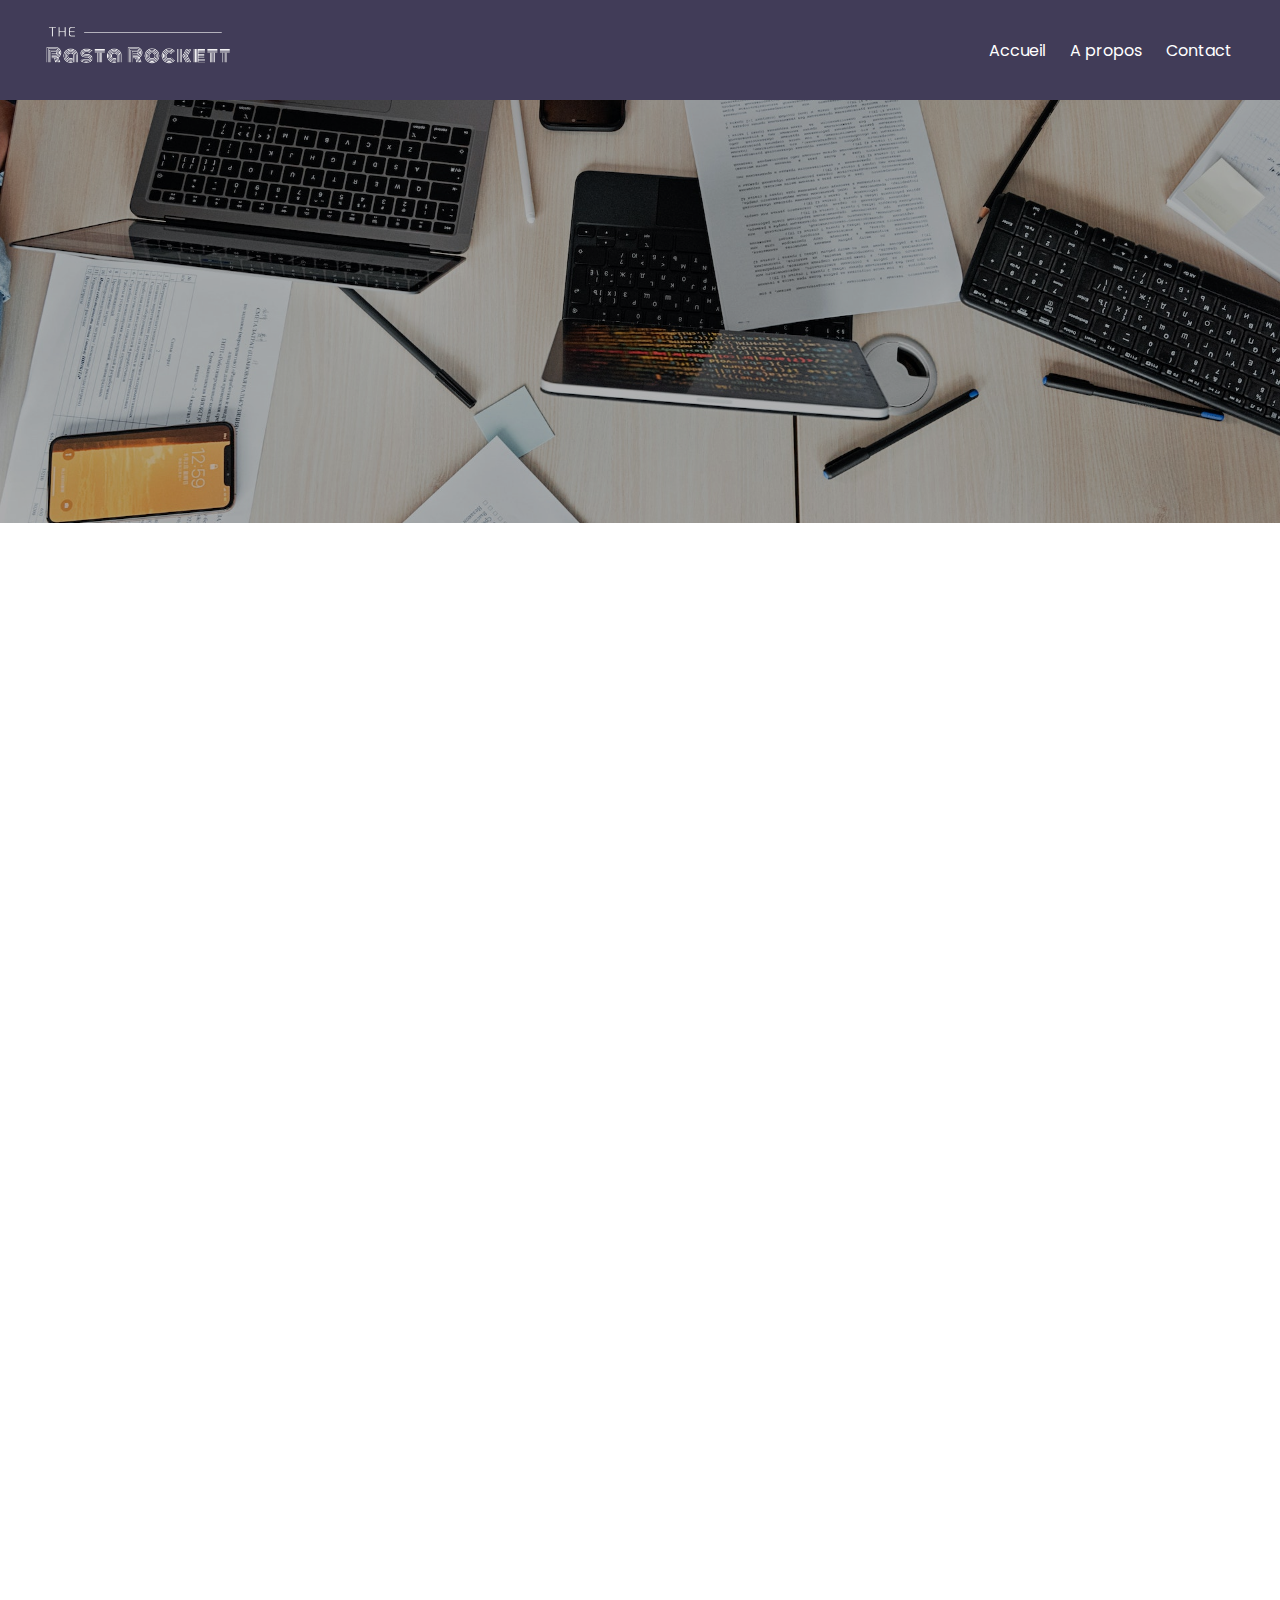
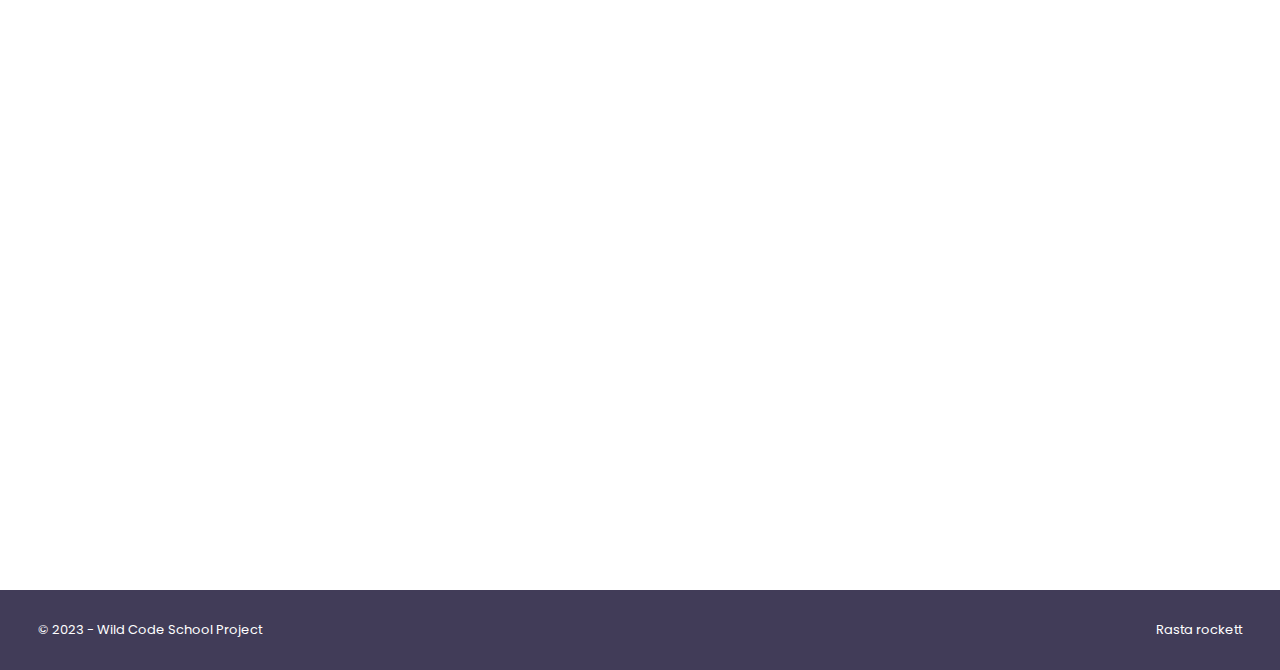
==== commit 9a613535: "photo bandeau a propos" ====
--- a/aboutus.html
+++ b/aboutus.html
@@ -12,7 +12,7 @@
       <div class="bandeau-container">
         <div
           class="bandeau"
-          style="background-image: url('media/cafe-neon.jpg')"
+          style="background-image: url('media/bandeau-a-propos.jpeg')"
         >
           <h1 class="opacity-delayed">A propos de nous</h1>
           <p class="opacity-delayed">Vos bars préférés à portée de clic</p>
--- a/css/style.css
+++ b/css/style.css
@@ -63,7 +63,7 @@
   overflow: hidden; /* Masque le contenu supplémentaire */
 }
 .ellipsis-6 {
-  max-height: 150px;
+  max-height: 149px;
   overflow: hidden;
 }
 
@@ -71,28 +71,39 @@
 .scale01:hover {
   transform: scale(1.01);
 }
-.scale01, .scale01:hover {
+.scale01,
+.scale01:hover {
   transition: all 0.3s ease;
 }
 
 /* animation d'apparition */
 
 @keyframes opacityDelayed {
-  0% {opacity: 0;} 100% {opacity: 1;} 
+  0% {
+    opacity: 0;
+  }
+  100% {
+    opacity: 1;
+  }
 }
 .opacity-delayed {
-  animation: opacityDelayed 1.5s ease 0.5s; 
+  animation: opacityDelayed 1.5s ease 0.5s;
 }
 .opacity-delayed2 {
-  animation: opacityDelayed 1.5s ease 0.9s; 
-}
-.index .bandeau h1, .index .bandeau p {
-  animation: opacityDelayed 1.75s ease 4s; 
+  animation: opacityDelayed 1.5s ease 0.9s;
+}
+.index .bandeau h1,
+.index .bandeau p {
+  animation: opacityDelayed 1.75s ease 4s;
 }
 .index .container {
-  animation: opacityDelayed 1.75s ease 4.7s; 
-}
-.opacity-delayed, .opacity-delayed2, .index .container, .index .bandeau h1, .index .bandeau p {
+  animation: opacityDelayed 1.75s ease 4.7s;
+}
+.opacity-delayed,
+.opacity-delayed2,
+.index .container,
+.index .bandeau h1,
+.index .bandeau p {
   animation-fill-mode: forwards;
   opacity: 0;
 }
@@ -218,8 +229,12 @@
   font-size: 17px;
 }
 
+.categories-hero h3 {
+  font-size: 25px;
+}
+
 .categories-container h3 {
-  margin-bottom: 15px;
+  margin-bottom: 17px;
 }
 
 .categories-container .categories-hero .btn.active {
@@ -236,7 +251,7 @@
 
 .categories-container {
   margin-top: 50px;
-  margin-bottom: 50px;
+  margin-bottom: 25px;
 }
 
 .categories-container .categories-list {
@@ -299,8 +314,6 @@
   width: 70%;
   left: 0%;
 }
-
-
 
 .card .pop-but {
   position: absolute;
@@ -402,6 +415,8 @@
   margin-top: 50px;
   width: 100%;
   height: 300px;
+  background-size: cover;
+  background-position: center center;
 }
 .container-infos-bar h1 {
   font-size: 26px;
@@ -577,6 +592,15 @@
 .popup-bar a:hover {
   color: white;
   background-color: var(--main-color);
+}
+/****** icons popup color and style *******/
+.infos-genriques span {
+  padding-left: 5px;
+}
+
+i {
+  color: var(--second-color);
+  min-width: 1rem;
 }
 
 /*************** Coup de coeur **************/
@@ -613,7 +637,8 @@
 .overlay-container:hover h3 {
   padding-right: 80px;
 }
-.overlay-container h3, .overlay-container:hover h3 {
+.overlay-container h3,
+.overlay-container:hover h3 {
   transition: all 0.3s ease;
 }
 
@@ -626,8 +651,6 @@
   background-position: center;
   display: flex;
 }
-
-
 
 /* --- About Us --- */
 
@@ -781,15 +804,6 @@
   border-radius: 7px;
 }
 
-
-
-
-
-
-
-
-
-
 /************* SHAKER ANIMATION *****************/
 
 @keyframes shaker-disapear {
@@ -800,7 +814,6 @@
     opacity: 0;
   }
 }
-
 
 .shaker-container {
   background-color: var(--main-color);
@@ -814,7 +827,8 @@
   animation-fill-mode: forwards;
 }
 
-.shaker-container, .shaker-animation-container {
+.shaker-container,
+.shaker-animation-container {
   display: flex;
   align-items: center;
   justify-content: center;
@@ -934,7 +948,6 @@
   animation-fill-mode: forwards;
 }
 
-
 /* barre de chargement */
 .loader-container {
   width: 100%;
@@ -962,12 +975,6 @@
     width: 100%;
   }
 }
-
-
-
-
-
-
 
 /* ------------- RESPONSIVE -------------- */
 
@@ -1097,7 +1104,6 @@
     transition: all 0.3s;
   }
 
-
   /* ------- pages -------- */
 }
 /*      map     */
@@ -1212,10 +1218,6 @@
   }
 }
 
-
-
-
-
 /* RESPONSIVE 992 */
 
 @media screen and (min-width: 992px) {
